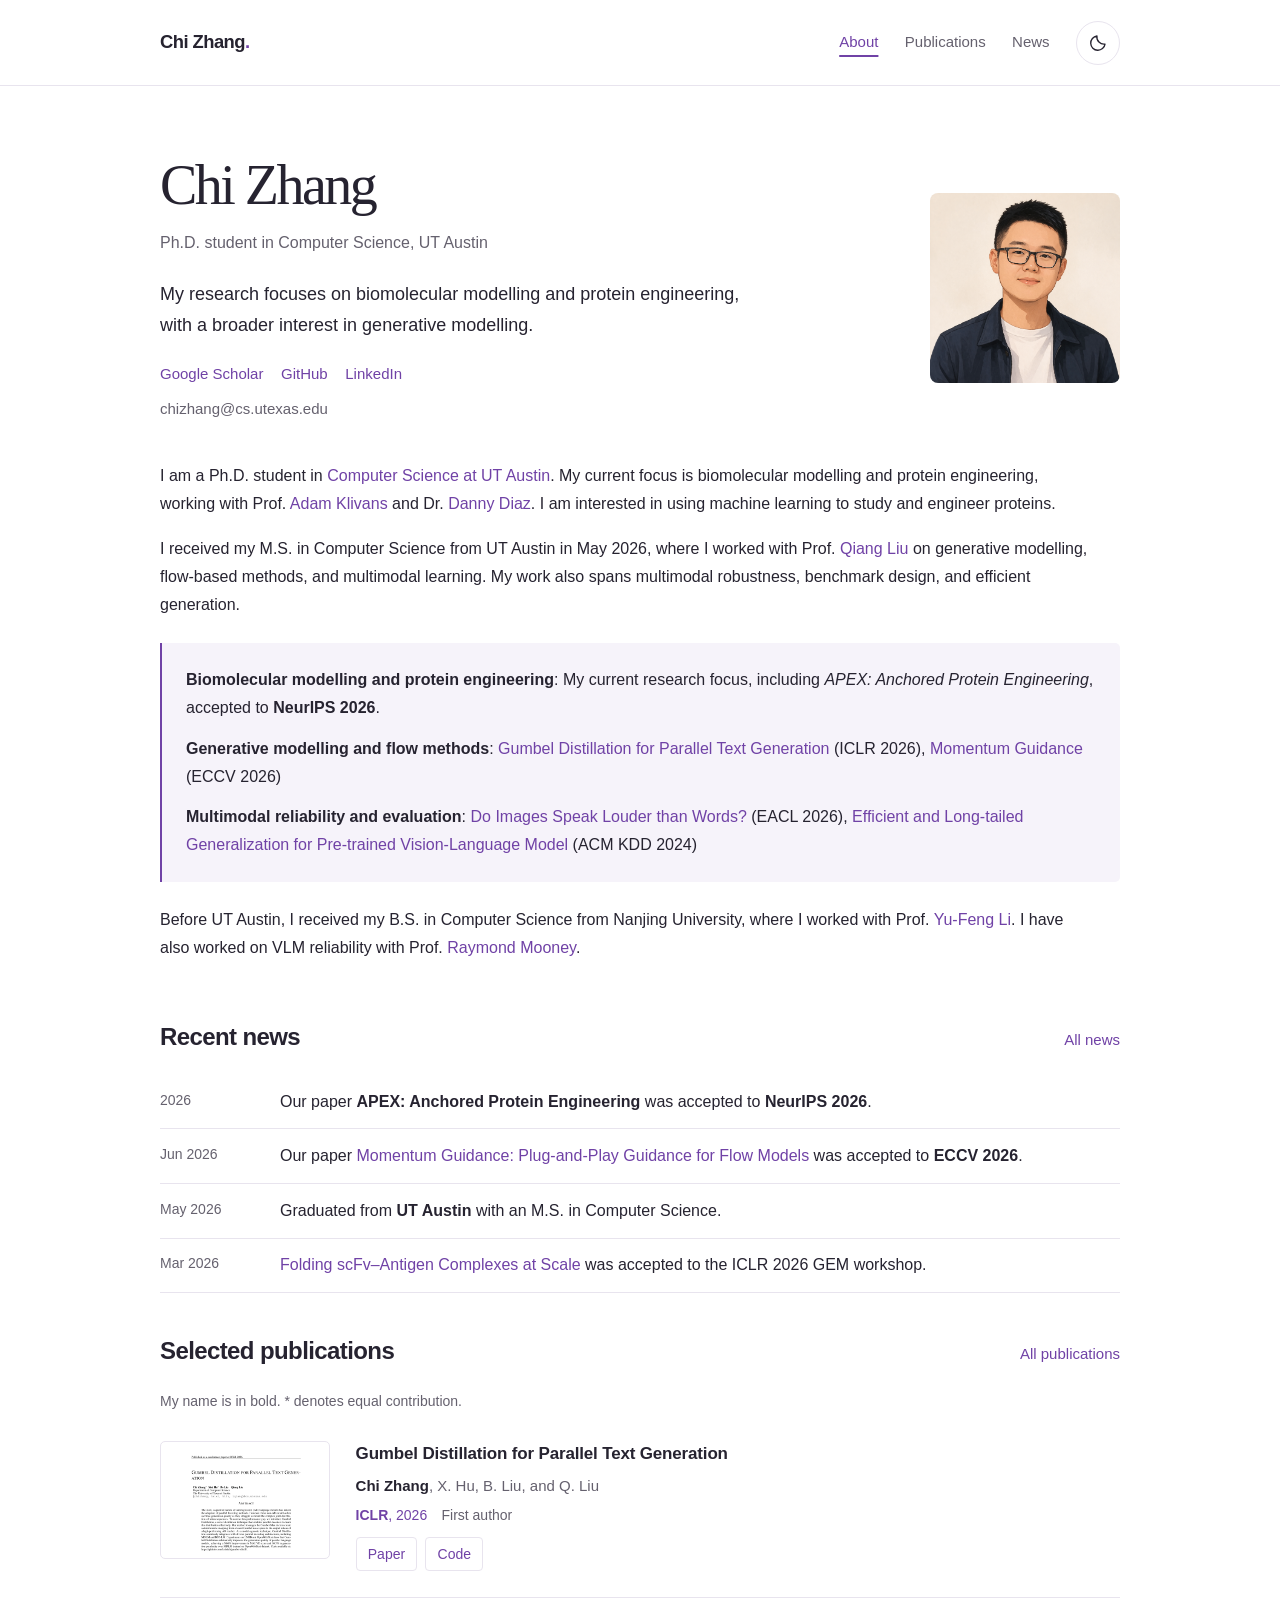
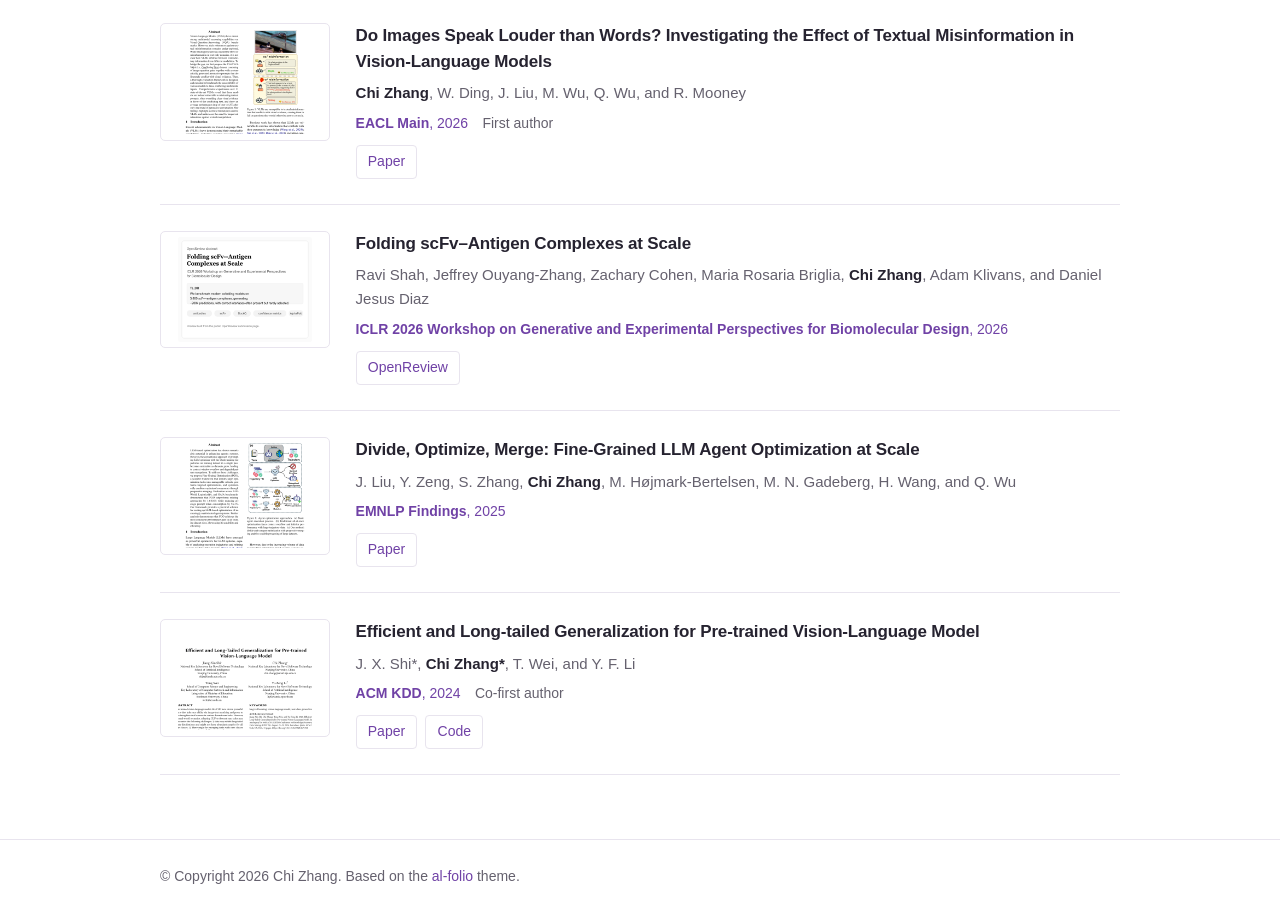
==== index.html @ 553b0c71 "Focus bio on biomolecular modelling and highlight APEX" ====
<!DOCTYPE html>
<html lang="en">
  <head>
    <meta charset="UTF-8" />
    <meta name="viewport" content="width=device-width, initial-scale=1, shrink-to-fit=no" />
    <meta http-equiv="X-UA-Compatible" content="IE=edge" />
    <title>Chi Zhang</title>
    <meta
      name="description"
      content="Chi Zhang is a Ph.D. student in Computer Science at UT Austin, focused on biomolecular modelling and protein engineering."
    />
    <meta name="color-scheme" content="light dark" />
    <meta name="theme-color" content="#ffffff" />
    <link rel="stylesheet" href="assets/css/local-overrides.css" />
    <script src="assets/js/theme-toggle.js"></script>
  </head>
  <body class="fixed-top-nav">
    <a class="skip-link" href="#main">Skip to content</a>
    <header class="site-header">
      <nav class="container site-nav" aria-label="Main navigation">
        <a class="site-name" href="/">Chi Zhang<span class="name-accent">.</span></a>
        <div class="nav-links"><a href="/" aria-current="page">About</a>
<a href="/publications/">Publications</a>
<a href="/news/">News</a>

          <button id="light-toggle" type="button" aria-label="Dark theme" aria-pressed="false" hidden>
            <svg class="moon-icon" viewBox="0 0 24 24" width="20" height="20" aria-hidden="true"><path d="M20.4 13.3A8.6 8.6 0 0 1 10.7 3.6 8.6 8.6 0 1 0 20.4 13.3Z"/></svg>
            <svg class="sun-icon" viewBox="0 0 24 24" width="20" height="20" aria-hidden="true"><circle cx="12" cy="12" r="4"/><path d="M12 2v2m0 16v2M2 12h2m16 0h2M5 5l1.5 1.5m11 11L19 19M5 19l1.5-1.5m11-11L19 5"/></svg>
          </button>
        </div>
      </nav>
    </header>

    <main id="main" class="container main-content" tabindex="-1">
      <div class="post">
        <article>
          <div class="page-intro">
            <div class="page-intro-copy">
              <header class="post-header">
                <h1 class="post-title">Chi Zhang</h1>
                <p class="desc">Ph.D. student in Computer Science, UT Austin</p>
              </header>

              <p class="intro-lead">
                My research focuses on biomolecular modelling and protein engineering, with a broader interest in generative modelling.
              </p>

              <div class="social social-top" >
                <div class="contact-icons">

                  <a href="https://scholar.google.com/citations?user=5JMU5XkAAAAJ&hl=en" title="Google Scholar" rel="external nofollow noopener" target="_blank">Google Scholar</a>
                  <a href="https://github.com/skyzczzz" title="GitHub" rel="external nofollow noopener" target="_blank">GitHub</a>
                  <a href="https://www.linkedin.com/in/chi-zhang-9487572b5/" title="LinkedIn" rel="external nofollow noopener" target="_blank">LinkedIn</a>
                </div>
                <div class="contact-note">
                  <a href="mailto:chizhang@cs.utexas.edu">chizhang@cs.utexas.edu</a>
                </div>
              </div>
            </div>

            <div class="profile intro-profile">
              <figure>
                <img src="/assets/img/profile-portrait.png" class="img-fluid z-depth-1 rounded" alt="Portrait of Chi Zhang" loading="eager" decoding="async" />
              </figure>
            </div>
          </div>

          <div class="bio-copy">
            <h2 class="sr-only">About my research</h2>
            <p>
              I am a Ph.D. student in
              <a href="https://www.cs.utexas.edu/" rel="external nofollow noopener" target="_blank">Computer Science at UT Austin</a>.
              My current focus is biomolecular modelling and protein engineering, working with Prof.
              <a href="https://www.cs.utexas.edu/~klivans/" rel="external nofollow noopener" target="_blank">Adam Klivans</a>
              and Dr. <a href="https://danny305.github.io/" rel="external nofollow noopener" target="_blank">Danny Diaz</a>.
              I am interested in using machine learning to study and engineer proteins.
            </p>

            <p>
              I received my M.S. in Computer Science from UT Austin in May 2026, where I worked with Prof.
              <a href="https://www.cs.utexas.edu/~lqiang/" rel="external nofollow noopener" target="_blank">Qiang Liu</a>
              on generative modelling, flow-based methods, and multimodal learning.
              My work also spans multimodal robustness, benchmark design, and efficient generation.
            </p>

            <ul>
              <li>
                <strong>Biomolecular modelling and protein engineering</strong>:
                My current research focus, including <em>APEX: Anchored Protein Engineering</em>,
                accepted to <strong>NeurIPS 2026</strong>.
              </li>
              <li>
                <strong>Generative modelling and flow methods</strong>:
                <a href="https://arxiv.org/abs/2603.22216" rel="external nofollow noopener" target="_blank">Gumbel Distillation for Parallel Text Generation</a>
                (ICLR 2026),
                <a href="https://arxiv.org/abs/2602.20360" rel="external nofollow noopener" target="_blank">Momentum Guidance</a>
                (ECCV 2026)
              </li>
              <li>
                <strong>Multimodal reliability and evaluation</strong>:
                <a href="https://arxiv.org/abs/2601.19202" rel="external nofollow noopener" target="_blank">Do Images Speak Louder than Words?</a>
                (EACL 2026),
                <a href="https://arxiv.org/pdf/2406.12638" rel="external nofollow noopener" target="_blank">Efficient and Long-tailed Generalization for Pre-trained Vision-Language Model</a>
                (ACM KDD 2024)
              </li>
            </ul>

            <p>
              Before UT Austin, I received my B.S. in Computer Science from Nanjing University, where I worked with Prof.
              <a href="https://cs.nju.edu.cn/liyf/" rel="external nofollow noopener" target="_blank">Yu-Feng Li</a>.
              I have also worked on VLM reliability with Prof.
              <a href="https://www.cs.utexas.edu/~mooney/" rel="external nofollow noopener" target="_blank">Raymond Mooney</a>.
            </p>
          </div>

          <div class="section-heading"><h2>Recent news</h2><a href="/news/">All news</a></div>
          <div class="news">
            <div class="table-responsive">
              <table class="table table-sm table-borderless">
                <tr>
                  <th scope="row" style="width: 20%">2026</th>
                  <td>
                    Our paper <strong>APEX: Anchored Protein Engineering</strong>
                    was accepted to <strong>NeurIPS 2026</strong>.
                  </td>
                </tr>
                <tr>
                  <th scope="row" style="width: 20%">Jun 2026</th>
                  <td>
                    Our paper
                    <a href="https://arxiv.org/abs/2602.20360" rel="external nofollow noopener" target="_blank">Momentum Guidance: Plug-and-Play Guidance for Flow Models</a>
                    was accepted to <strong>ECCV 2026</strong>.
                  </td>
                </tr>
                <tr>
                  <th scope="row" style="width: 20%">May 2026</th>
                  <td>
                    Graduated from <strong>UT Austin</strong> with an M.S. in Computer Science.
                  </td>
                </tr>
                <tr>
                  <th scope="row" style="width: 20%">Mar 2026</th>
                  <td>
                    <a href="https://openreview.net/submissions?venue=ICLR.cc%2F2026%2FWorkshop%2FGEM" rel="external nofollow noopener" target="_blank">Folding scFv–Antigen Complexes at Scale</a>
                    was accepted to the ICLR 2026 GEM workshop.
                  </td>
                </tr>



              </table>
            </div>
          </div>

          <div class="section-heading"><h2>Selected publications</h2><a href="/publications/">All publications</a></div>
          <div class="publications">
            <p class="publication-note">My name is in bold. * denotes equal contribution.</p>
            <ol class="bibliography">
              <li>
                <div class="row">
                  <div class="col-sm-2 preview">
                    <figure>
                      <img src="/assets/img/publication_preview/gumbel.png" class="preview z-depth-1 rounded" alt="Gumbel publication preview" loading="lazy" decoding="async" />
                    </figure>
                  </div>
                  <div id="gumbel2026" class="col-sm-8">
                    <h3 class="title">Gumbel Distillation for Parallel Text Generation</h3>
                    <div class="author">
                      <strong>Chi Zhang</strong>, X. Hu, B. Liu, and Q. Liu
                    </div>
                    <div class="periodical"><em>ICLR</em>, 2026 <span class="contribution">First author</span></div>
                    <div class="links">
                      <a
                        href="https://arxiv.org/abs/2603.22216"
                        class="btn btn-sm z-depth-0"

                        rel="external nofollow noopener"
                        target="_blank"
                      >Paper</a>
                      <a
                        href="https://github.com/hxixixh/gumbel-distill"
                        class="btn btn-sm z-depth-0"

                        rel="external nofollow noopener"
                        target="_blank"
                      >Code</a>
                    </div>
                  </div>
                </div>
              </li>
              <li>
                <div class="row">
                  <div class="col-sm-2 preview">
                    <figure>
                      <img src="/assets/img/publication_preview/context-vqa.png" class="preview z-depth-1 rounded" alt="Context-VQA publication preview" loading="lazy" decoding="async" />
                    </figure>
                  </div>
                  <div id="contextvqa2026" class="col-sm-8">
                    <h3 class="title">Do Images Speak Louder than Words? Investigating the Effect of Textual Misinformation in Vision-Language Models</h3>
                    <div class="author">
                      <strong>Chi Zhang</strong>, W. Ding, J. Liu, M. Wu, Q. Wu, and R. Mooney
                    </div>
                    <div class="periodical"><em>EACL Main</em>, 2026 <span class="contribution">First author</span></div>
                    <div class="links">
                      <a
                        href="https://arxiv.org/abs/2601.19202"
                        class="btn btn-sm z-depth-0"

                        rel="external nofollow noopener"
                        target="_blank"
                      >Paper</a>
                    </div>
                  </div>
                </div>
              </li>
              <li>
                <div class="row">
                  <div class="col-sm-2 preview">
                    <figure>
                      <img src="/assets/img/publication_preview/scfv-paper.png" class="preview z-depth-1 rounded" alt="scFv publication preview" loading="lazy" decoding="async" />
                    </figure>
                  </div>
                  <div id="scfv2026" class="col-sm-8">
                    <h3 class="title">Folding scFv–Antigen Complexes at Scale</h3>
                    <div class="author">
                      Ravi Shah, Jeffrey Ouyang-Zhang, Zachary Cohen, Maria Rosaria Briglia,
                      <strong>Chi Zhang</strong>, Adam Klivans, and Daniel Jesus Diaz
                    </div>
                    <div class="periodical">
                      <em>ICLR 2026 Workshop on Generative and Experimental Perspectives for Biomolecular Design</em>, 2026
                    </div>
                    <div class="links">
                      <a
                        href="https://openreview.net/submissions?venue=ICLR.cc%2F2026%2FWorkshop%2FGEM"
                        class="btn btn-sm z-depth-0"

                        rel="external nofollow noopener"
                        target="_blank"
                      >OpenReview</a>
                    </div>
                  </div>
                </div>
              </li>
              <li>
                <div class="row">
                  <div class="col-sm-2 preview">
                    <figure>
                      <img src="/assets/img/publication_preview/dom.png" class="preview z-depth-1 rounded" alt="Divide Optimize Merge publication preview" loading="lazy" decoding="async" />
                    </figure>
                  </div>
                  <div id="dom2025" class="col-sm-8">
                    <h3 class="title">Divide, Optimize, Merge: Fine-Grained LLM Agent Optimization at Scale</h3>
                    <div class="author">
                      J. Liu, Y. Zeng, S. Zhang, <strong>Chi Zhang</strong>, M. Højmark-Bertelsen, M. N. Gadeberg, H. Wang, and Q. Wu
                    </div>
                    <div class="periodical"><em>EMNLP Findings</em>, 2025</div>
                    <div class="links">
                      <a
                        href="https://arxiv.org/abs/2505.03973"
                        class="btn btn-sm z-depth-0"

                        rel="external nofollow noopener"
                        target="_blank"
                      >Paper</a>
                    </div>
                  </div>
                </div>
              </li>
              <li>
                <div class="row">
                  <div class="col-sm-2 preview">
                    <figure>
                      <img src="/assets/img/publication_preview/candle.png" class="preview z-depth-1 rounded" alt="CANDLE publication preview" loading="lazy" decoding="async" />
                    </figure>
                  </div>
                  <div id="candle2024" class="col-sm-8">
                    <h3 class="title">Efficient and Long-tailed Generalization for Pre-trained Vision-Language Model</h3>
                    <div class="author">
                      J. X. Shi*, <strong>Chi Zhang*</strong>, T. Wei, and Y. F. Li
                    </div>
                    <div class="periodical"><em>ACM KDD</em>, 2024 <span class="contribution">Co-first author</span></div>
                    <div class="links">
                      <a
                        href="https://arxiv.org/pdf/2406.12638"
                        class="btn btn-sm z-depth-0"

                        rel="external nofollow noopener"
                        target="_blank"
                      >Paper</a>
                      <a
                        href="https://github.com/shijxcs/Candle"
                        class="btn btn-sm z-depth-0"

                        rel="external nofollow noopener"
                        target="_blank"
                      >Code</a>
                    </div>
                  </div>
                </div>
              </li>
            </ol>
          </div>

        </article>
      </div>
    </main>

    <footer class="site-footer">
      <div class="container mt-0">
        © Copyright 2026 Chi Zhang. Based on the
        <a href="https://github.com/alshedivat/al-folio" target="_blank" rel="external nofollow noopener">al-folio</a>
        theme.
      </div>
    </footer>
  </body>
</html>
---- assets/css/local-overrides.css ----
/* Shared, self-contained styling for the static academic homepage. */
:root {
  color-scheme: light;
  --bg: #ffffff;
  --ink: #262330;
  --muted: #65616e;
  --accent: #7042a6;
  --hover: #50267f;
  --line: #e8e4ee;
  --soft: #f6f3fa;
}
:root[data-theme="dark"] {
  color-scheme: dark;
  --bg: #19171e;
  --ink: #eeebf3;
  --muted: #b4afbf;
  --accent: #c5a1f0;
  --hover: #e0c5ff;
  --line: #37313f;
  --soft: #25212d;
}
@media (prefers-color-scheme: dark) {
  :root:not([data-theme="light"]) {
    color-scheme: dark;
    --bg: #19171e;
    --ink: #eeebf3;
    --muted: #b4afbf;
    --accent: #c5a1f0;
    --hover: #e0c5ff;
    --line: #37313f;
    --soft: #25212d;
  }
}
* { box-sizing: border-box; }
body { margin: 0; background: var(--bg); color: var(--ink); font-family: -apple-system, BlinkMacSystemFont, "Segoe UI", sans-serif; font-size: 1rem; line-height: 1.75; -webkit-font-smoothing: antialiased; }
a { color: var(--accent); text-decoration: none; text-underline-offset: .2em; }
a:hover { color: var(--hover); text-decoration: underline; }
a:focus-visible, button:focus-visible { outline: 3px solid var(--accent); outline-offset: 5px; border-radius: 2px; }
button { font: inherit; }
[hidden] { display: none !important; }
.container { width: min(100% - 3rem, 960px); margin-inline: auto; }
.site-header { border-bottom: 1px solid var(--line); }
.site-nav { min-height: 85px; display: flex; justify-content: space-between; align-items: center; gap: 1.5rem; }
.site-name { font-size: 1.15rem; font-weight: 650; color: var(--ink); letter-spacing: -.03em; }
.name-accent { color: var(--accent); }
.nav-links { display: flex; align-items: center; gap: 1.65rem; }
.nav-links > a { font-size: .9375rem; color: var(--muted); padding-block: .6rem; }
.nav-links a[aria-current] { color: var(--accent); text-decoration: underline; text-decoration-thickness: 2px; text-underline-offset: .55em; }
#light-toggle { width: 44px; height: 44px; display: grid; place-items: center; background: transparent; border: 1px solid var(--line); border-radius: 50%; color: var(--ink); cursor: pointer; }
#light-toggle:hover { background: var(--soft); border-color: var(--accent); }
#light-toggle svg { fill: none; stroke: currentColor; stroke-width: 1.6; stroke-linecap: round; stroke-linejoin: round; }
.sun-icon, [data-theme="dark"] .moon-icon { display: none; }
[data-theme="dark"] .sun-icon { display: block; }
.main-content { padding-top: 4.25rem; padding-bottom: 3rem; outline: none; }
h1, h2, h3, p, figure { margin: 0; }
p { margin-bottom: 1.1rem; }
h1 { font-family: Georgia, "Times New Roman", serif; font-size: clamp(2.75rem, 6vw, 3.5rem); font-weight: 400; letter-spacing: -.045em; line-height: 1.14; margin-bottom: .7rem; }
h2 { font-size: 1.5rem; font-weight: 550; letter-spacing: -.025em; line-height: 1.3; }
.post-header { margin-bottom: 2.8rem; }
.desc { color: var(--muted); font-size: 1rem; margin: 0; }
.page-intro { display: grid; grid-template-columns: 1fr 190px; gap: 3.5rem; align-items: center; margin-bottom: 2.5rem; }
.page-intro .post-header { margin-bottom: 1.4rem; }
.intro-lead { font-size: 1.125rem; line-height: 1.7; max-width: 37rem; margin-bottom: 1.3rem; }
.intro-profile img { display: block; width: 100%; height: auto; border-radius: 8px; }
.social-top { display: flex; flex-direction: column; gap: .5rem; }
.contact-icons { display: flex; gap: 1.1rem; flex-wrap: wrap; font-size: .9375rem; }
.contact-note { font-size: .9375rem; }
.contact-note a { color: var(--muted); }
.bio-copy p { max-width: 58rem; }
.bio-copy ul { list-style: none; padding: 1rem 1.5rem; margin: 1.5rem 0; background: var(--soft); border-left: 2px solid var(--accent); border-radius: 0 5px 5px 0; }
.bio-copy li { padding: .4rem 0; }
strong { font-weight: 600; }
.section-heading { display: flex; justify-content: space-between; align-items: baseline; gap: 1.25rem; padding-top: 2.6rem; margin: 0 0 1.35rem; }
.section-heading > a { font-size: .9375rem; flex-shrink: 0; }
.table { width: 100%; border-collapse: collapse; text-align: left; }
.table th, .table td { padding: .8rem 0; vertical-align: top; border-bottom: 1px solid var(--line); }
.table th { width: 7.5rem !important; padding-right: 1.5rem; white-space: nowrap; color: var(--muted); font-size: .875rem; font-weight: 450; }
.publication-note { color: var(--muted); font-size: .875rem; margin: 0 0 1.25rem; }
ol.bibliography { list-style: none; margin: 0; padding: 0; }
ol.bibliography > li { padding: 1.6rem 0; border-bottom: 1px solid var(--line); }
ol.bibliography > li:first-child { padding-top: .5rem; }
.publications .row { display: grid; grid-template-columns: 170px minmax(0, 1fr); gap: 1.6rem; align-items: start; }
.publications figure { width: 100%; background: #fff; border: 1px solid var(--line); border-radius: 5px; padding: .35rem; }
.publications img { display: block; width: 100%; height: auto; aspect-ratio: 1.5; object-fit: contain; }
.title { font-size: 1.0625rem; font-weight: 600; line-height: 1.5; margin-bottom: .45rem; letter-spacing: -.01em; }
.author { color: var(--muted); font-size: .9375rem; line-height: 1.6; margin-bottom: .4rem; }
.author strong { color: var(--ink); }
.periodical { font-size: .875rem; color: var(--accent); line-height: 1.6; margin-bottom: .65rem; }
.periodical em { font-style: normal; font-weight: 550; }
.links { display: flex; flex-wrap: wrap; gap: .5rem; }
.links a { display: inline-flex; align-items: center; padding: .2rem .7rem; min-height: 34px; border: 1px solid var(--line); border-radius: 4px; font-size: .875rem; }
.links a:hover { background: var(--soft); border-color: var(--accent); text-decoration: none; }
h2.bibliography { font-family: Georgia, "Times New Roman", serif; font-size: 1.7rem; margin: 2.5rem 0 1.4rem; font-weight: 400; }
.publications > h2.bibliography:first-of-type { margin-top: 1.5rem; }
.site-footer { margin-top: 1rem; padding: 1.5rem 0 2rem; border-top: 1px solid var(--line); font-size: .875rem; color: var(--muted); }
.sr-only { position: absolute; width: 1px; height: 1px; padding: 0; margin: -1px; overflow: hidden; clip-path: inset(50%); white-space: nowrap; border: 0; }
.skip-link { position: fixed; top: .5rem; left: 1rem; transform: translateY(-200%); padding: .5rem 1rem; z-index: 10; background: var(--bg); border: 2px solid var(--accent); }
.skip-link:focus { transform: translateY(0); }
@media (max-width: 650px) {
  .container { width: min(100% - 2.5rem, 960px); }
  .site-nav { min-height: 76px; gap: .7rem; }
  .nav-links { gap: .9rem; }
  .nav-links > a { font-size: .875rem; }
  .site-name { font-size: 1rem; white-space: nowrap; }
  #light-toggle { width: 38px; height: 38px; }
  .main-content { padding-top: 2.5rem; }
  .page-intro { grid-template-columns: minmax(0, 1fr) 120px; gap: 1.5rem; align-items: start; }
  .intro-lead, .social-top { grid-column: 1 / -1; }
  .page-intro-copy { display: contents; }
  .page-intro .post-header { margin-bottom: 0; align-self: center; }
  .intro-profile { grid-column: 2; grid-row: 1; }
  .intro-lead { margin: 0; }
  .page-intro h1 { font-size: 2.7rem; }
  .desc { font-size: .9375rem; }
  .bio-copy ul { padding: .7rem 1rem; }
  .publications .row { grid-template-columns: 110px minmax(0, 1fr); gap: 1rem; }
  .section-heading { padding-top: 2rem; }
  .section-heading h2 { font-size: 1.3rem; }
  .table th { width: 6rem !important; padding-right: .8rem; }
}
@media (max-width: 420px) {
  .site-nav { flex-wrap: wrap; justify-content: center; gap: 0; padding-block: .65rem; }
  .site-name { width: 100%; text-align: center; }
  .nav-links { gap: 1.25rem; }
  .page-intro { grid-template-columns: minmax(0, 1fr) 95px; gap: 1.2rem; }
  .page-intro h1 { font-size: 2.25rem; }
  .publications .row { grid-template-columns: 1fr; }
  .publications .col-sm-2 { max-width: 180px; }
}
@media print {
  :root { --bg: white; --ink: black; --muted: #444; --accent: #50267f; --line: #ddd; --soft: #fafafa; color-scheme: light; }
  .site-header, .skip-link { display: none; }
  .main-content { padding-top: 0; }
  .publications li, .news tr { break-inside: avoid; }
}
.contribution { display: inline-block; color: var(--muted); margin-left: .65rem; font-size: .875rem; }
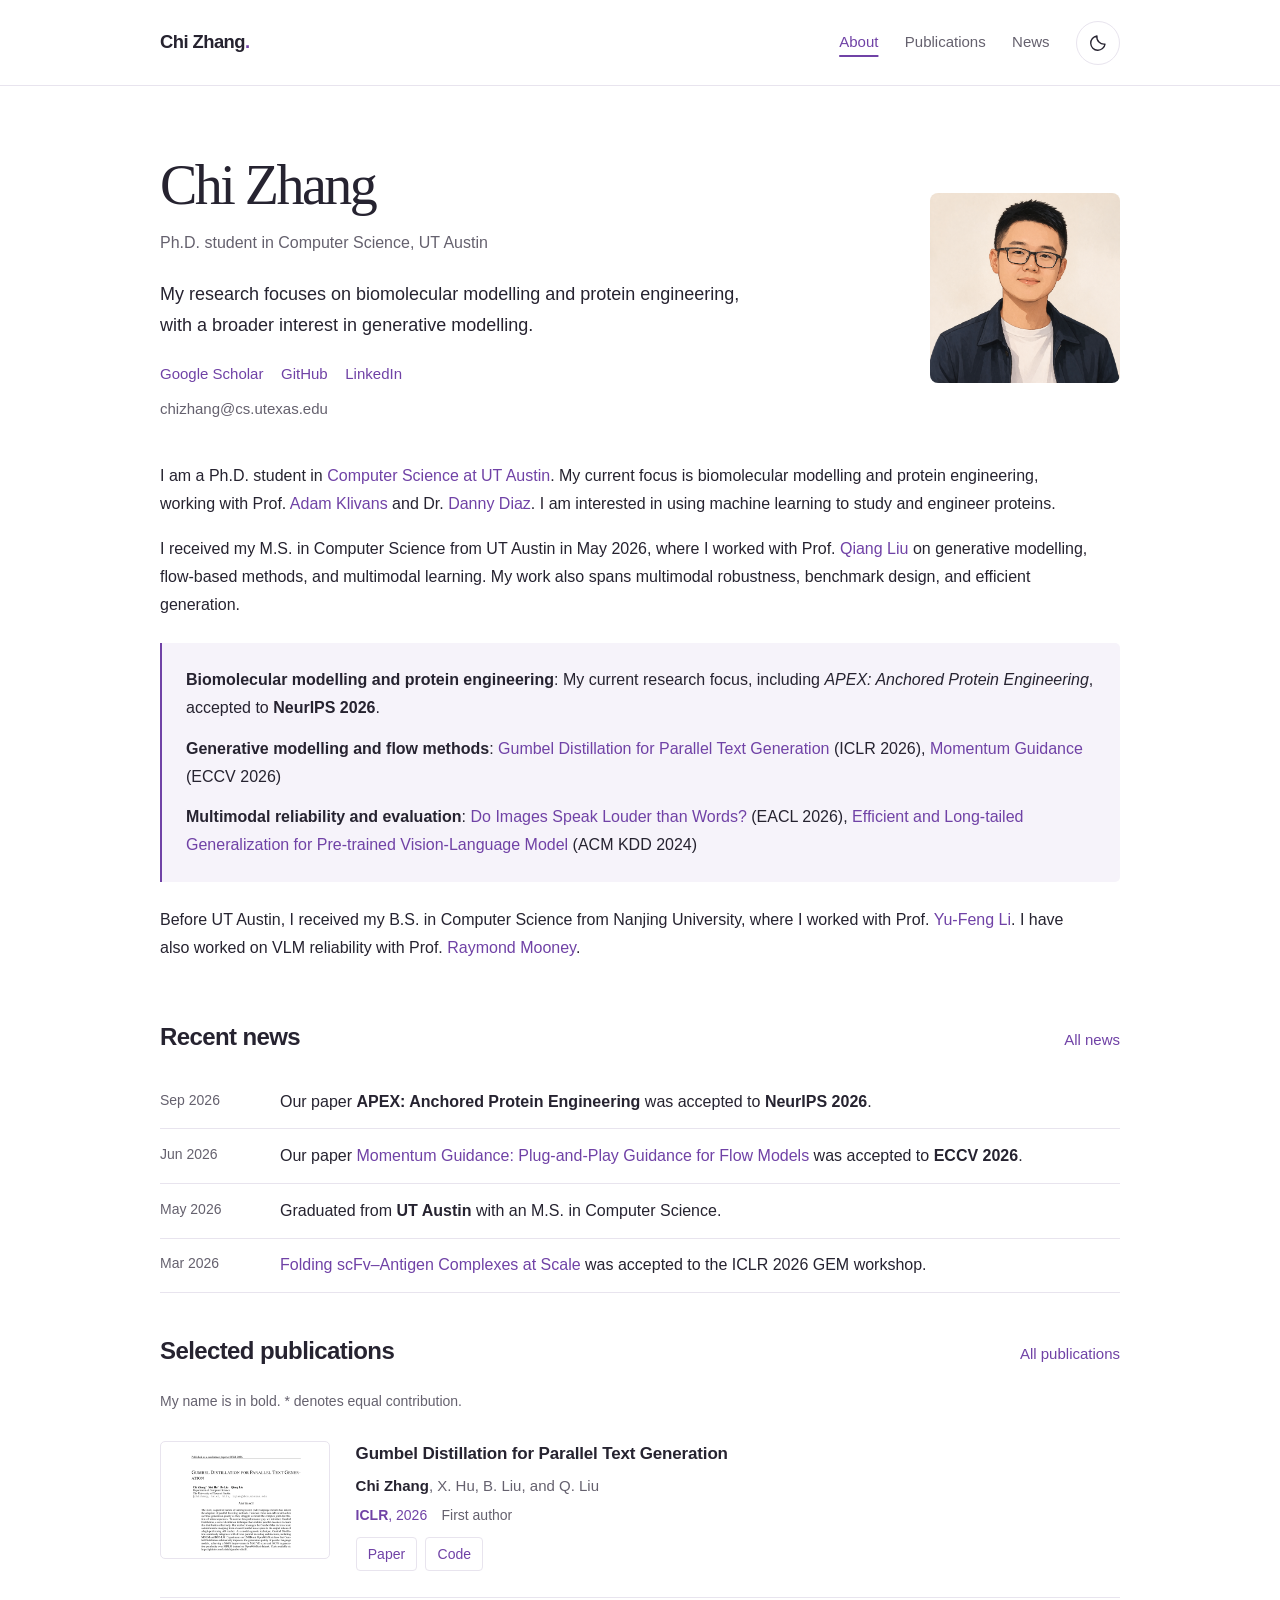
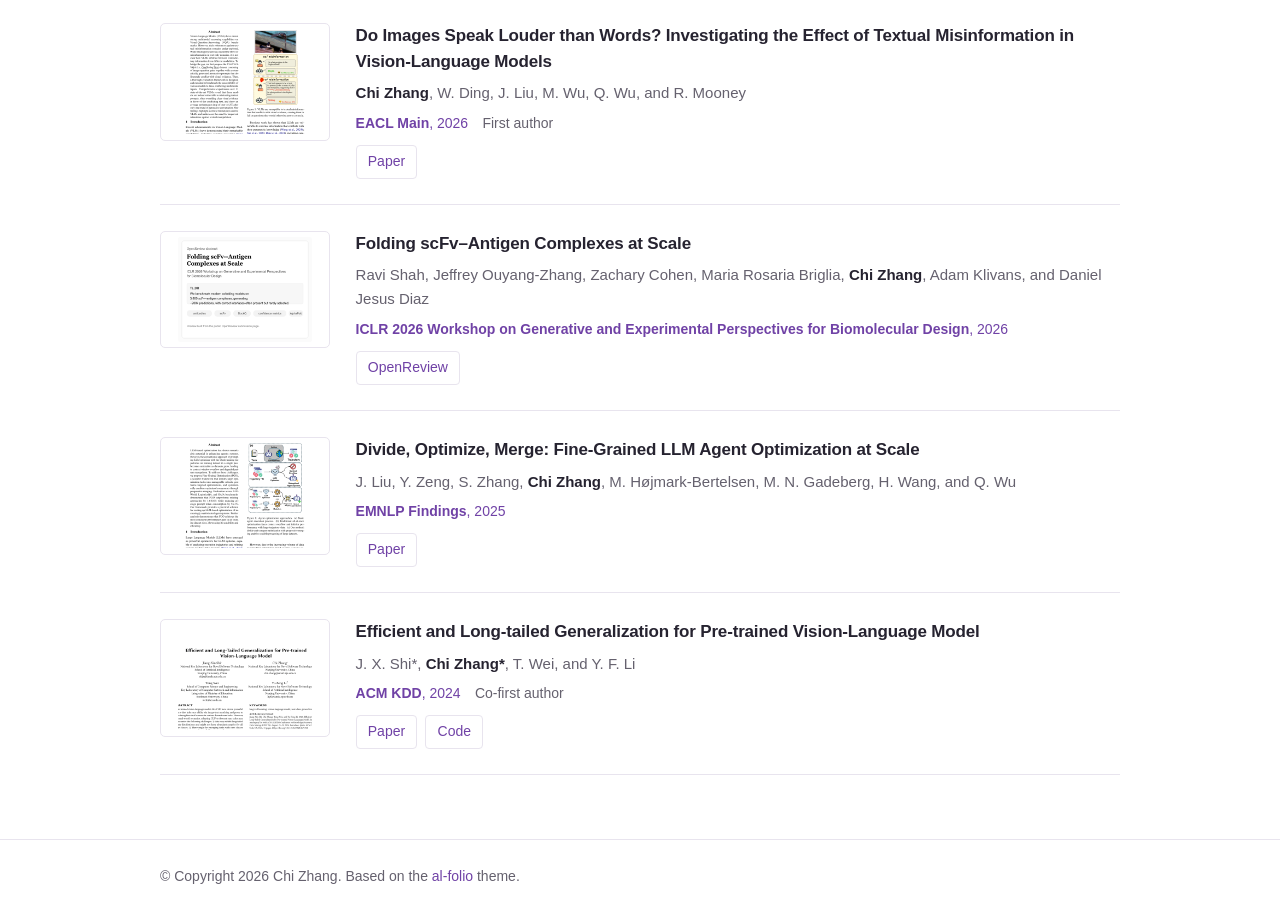
==== commit 4f8ca6f4: "Date APEX acceptance announcement September 2026" ====
--- a/index.html
+++ b/index.html
@@ -118,7 +118,7 @@
             <div class="table-responsive">
               <table class="table table-sm table-borderless">
                 <tr>
-                  <th scope="row" style="width: 20%">2026</th>
+                  <th scope="row" style="width: 20%">Sep 2026</th>
                   <td>
                     Our paper <strong>APEX: Anchored Protein Engineering</strong>
                     was accepted to <strong>NeurIPS 2026</strong>.
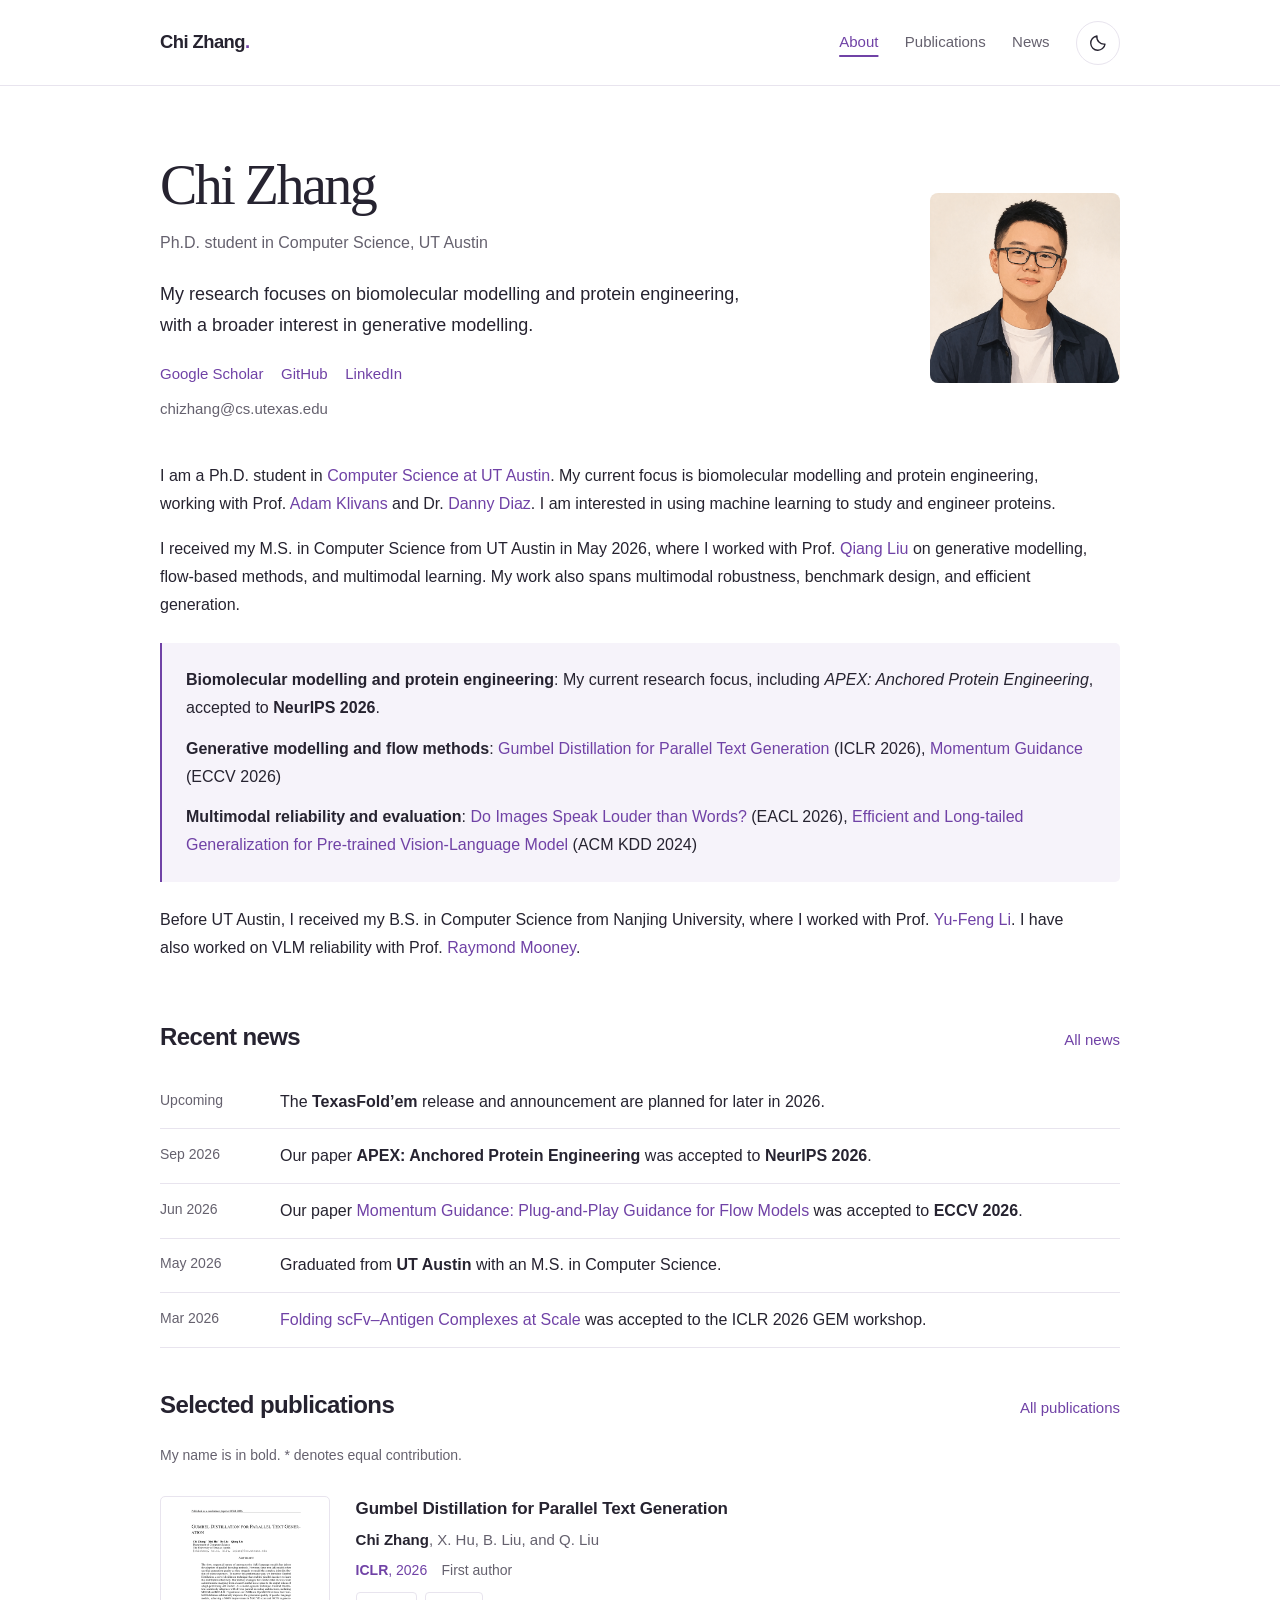
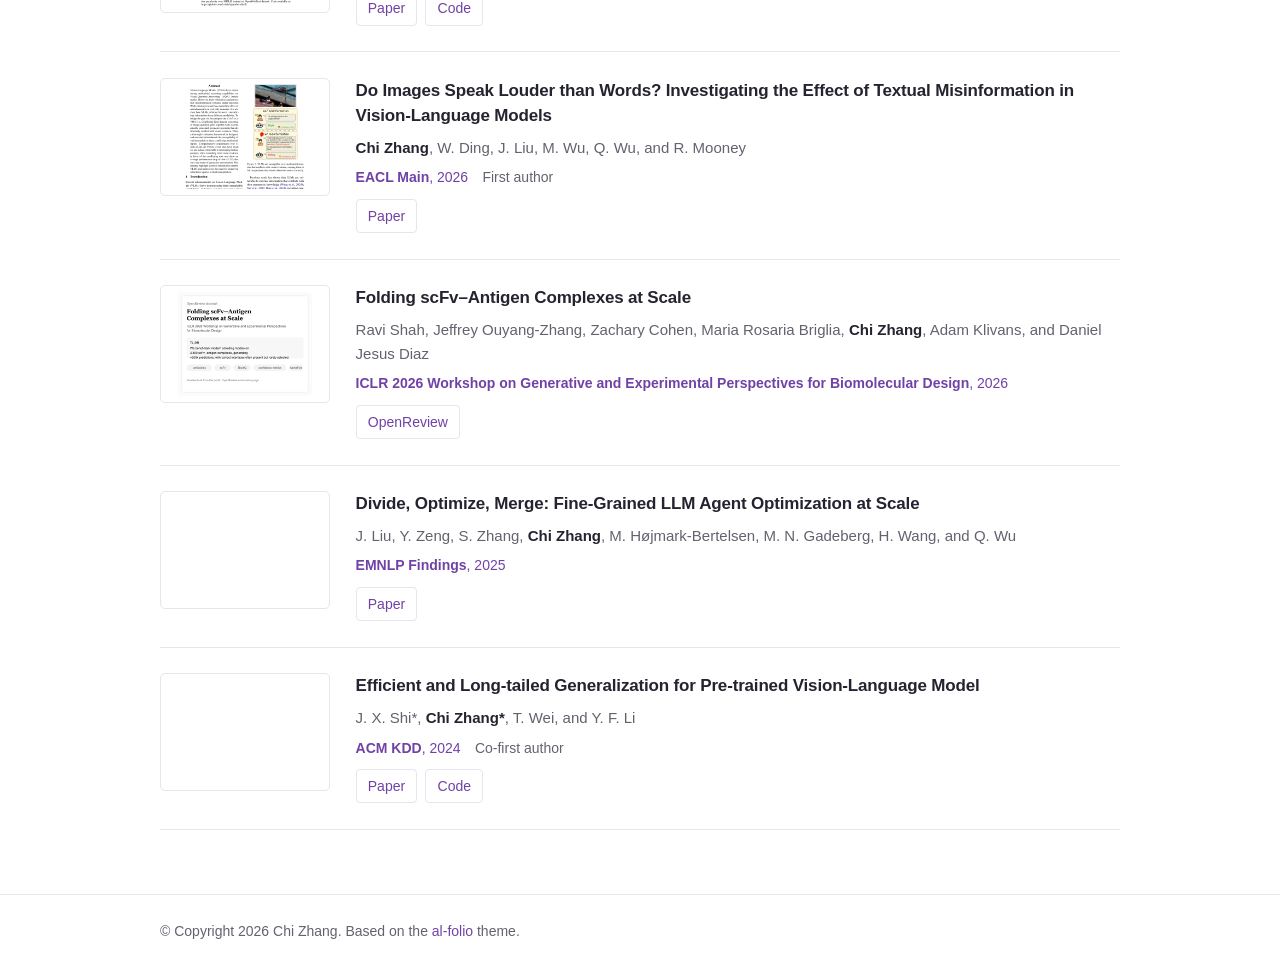
==== commit ceacf362: "Add upcoming TexasFold’em release announcement" ====
--- a/index.html
+++ b/index.html
@@ -118,6 +118,12 @@
             <div class="table-responsive">
               <table class="table table-sm table-borderless">
                 <tr>
+                  <th scope="row" style="width: 20%">Upcoming</th>
+                  <td>
+                    The <strong>TexasFold’em</strong> release and announcement are planned for later in 2026.
+                  </td>
+                </tr>
+                <tr>
                   <th scope="row" style="width: 20%">Sep 2026</th>
                   <td>
                     Our paper <strong>APEX: Anchored Protein Engineering</strong>
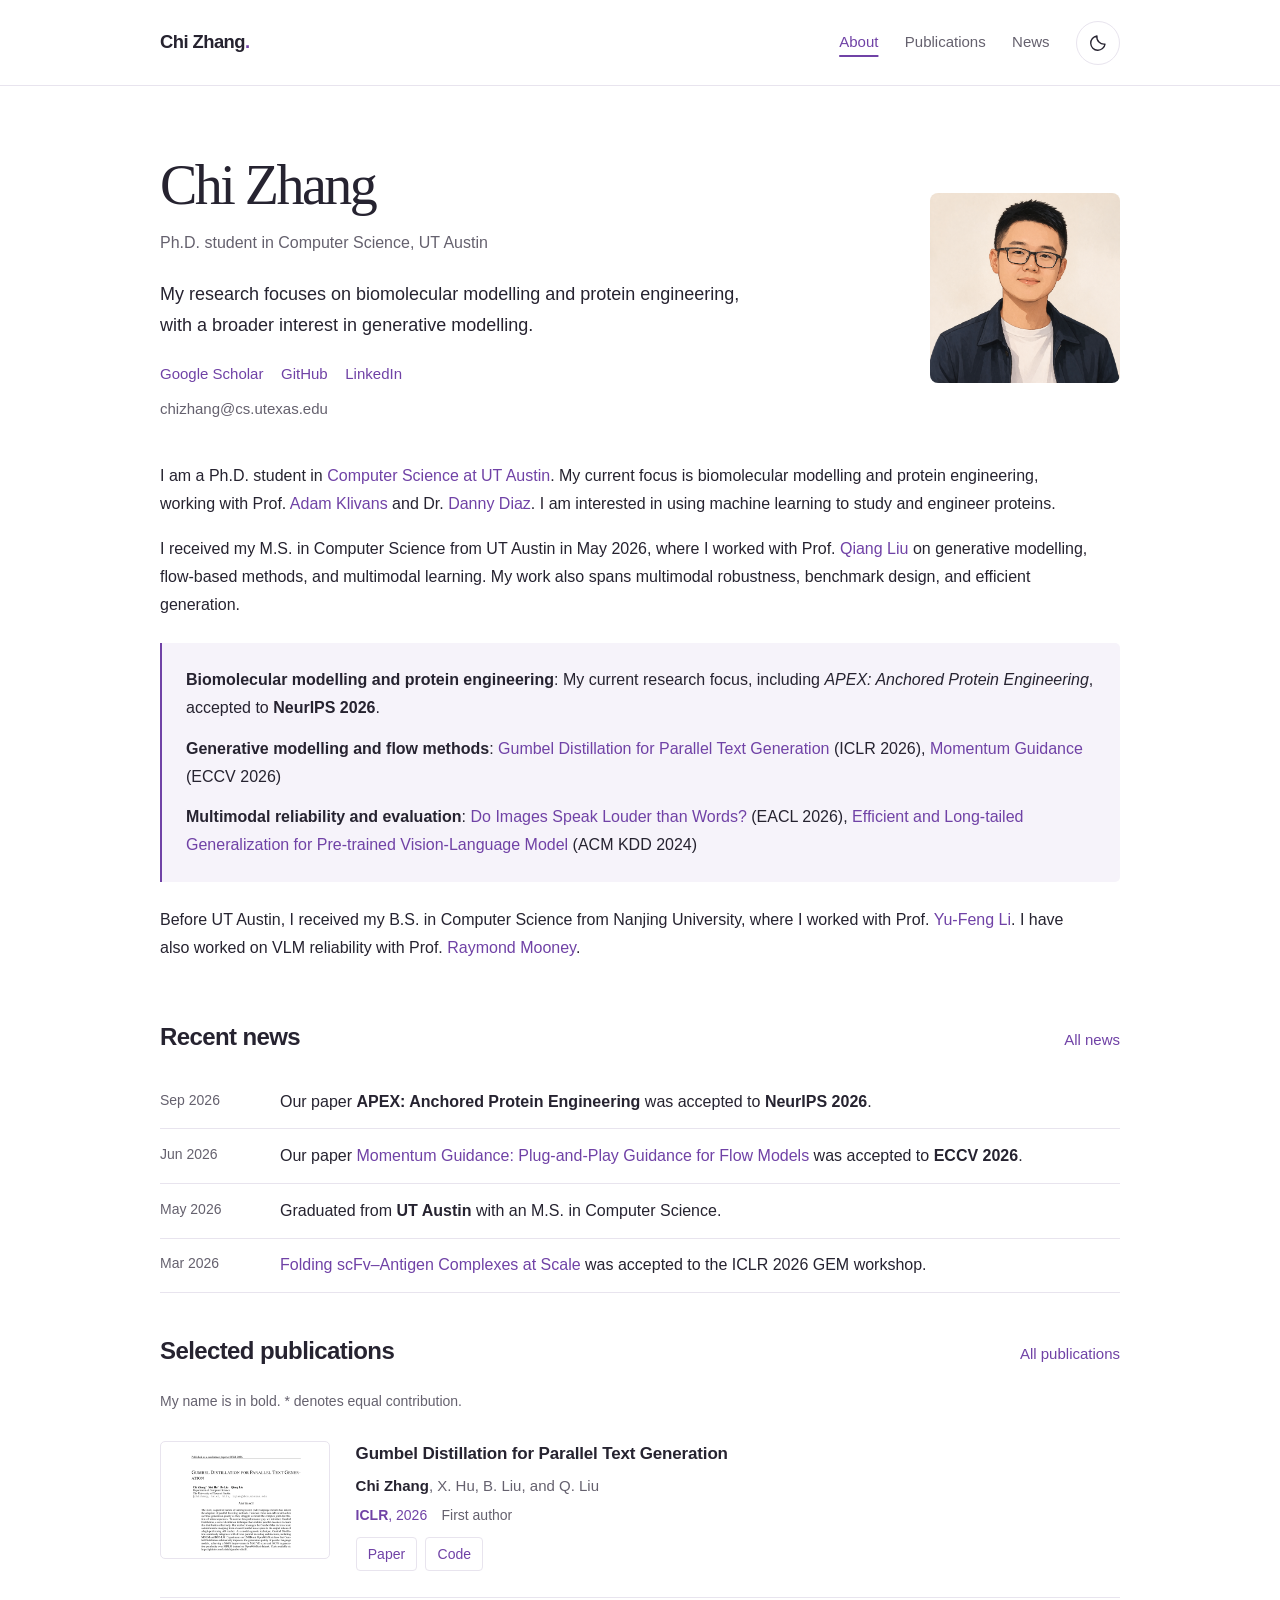
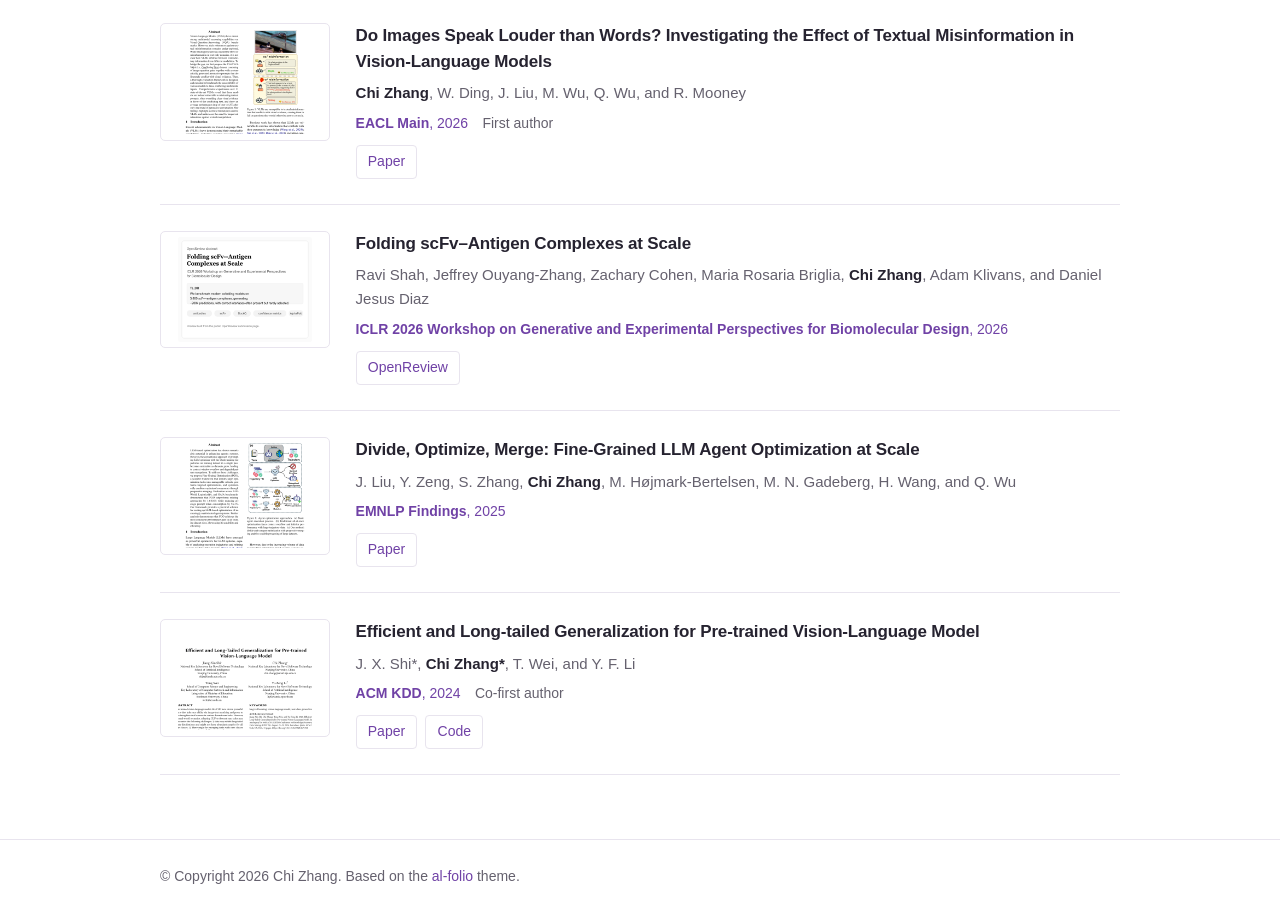
==== commit 9f7442c9: "Revert "Add upcoming TexasFold’em release announcement" This reverts commit ceacf36235d113d57d0f1778" ====
--- a/index.html
+++ b/index.html
@@ -117,12 +117,6 @@
           <div class="news">
             <div class="table-responsive">
               <table class="table table-sm table-borderless">
-                <tr>
-                  <th scope="row" style="width: 20%">Upcoming</th>
-                  <td>
-                    The <strong>TexasFold’em</strong> release and announcement are planned for later in 2026.
-                  </td>
-                </tr>
                 <tr>
                   <th scope="row" style="width: 20%">Sep 2026</th>
                   <td>
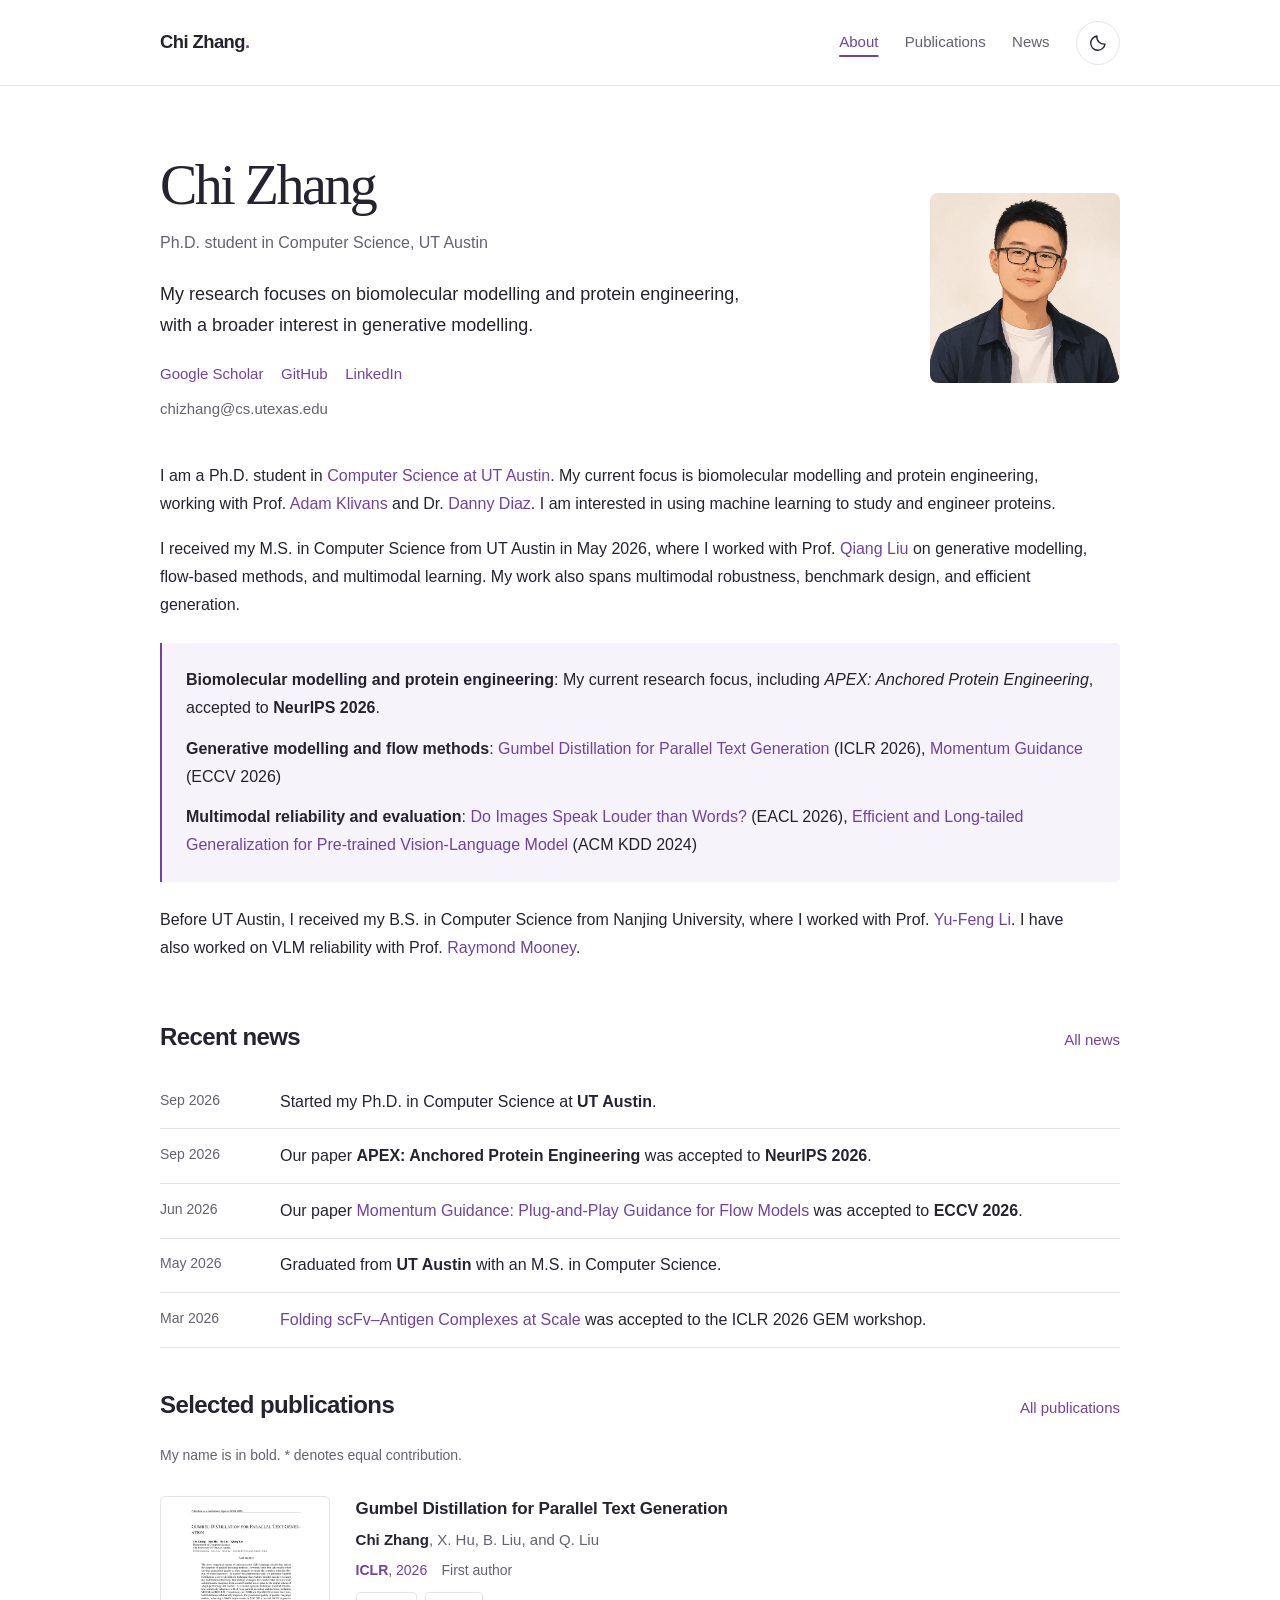
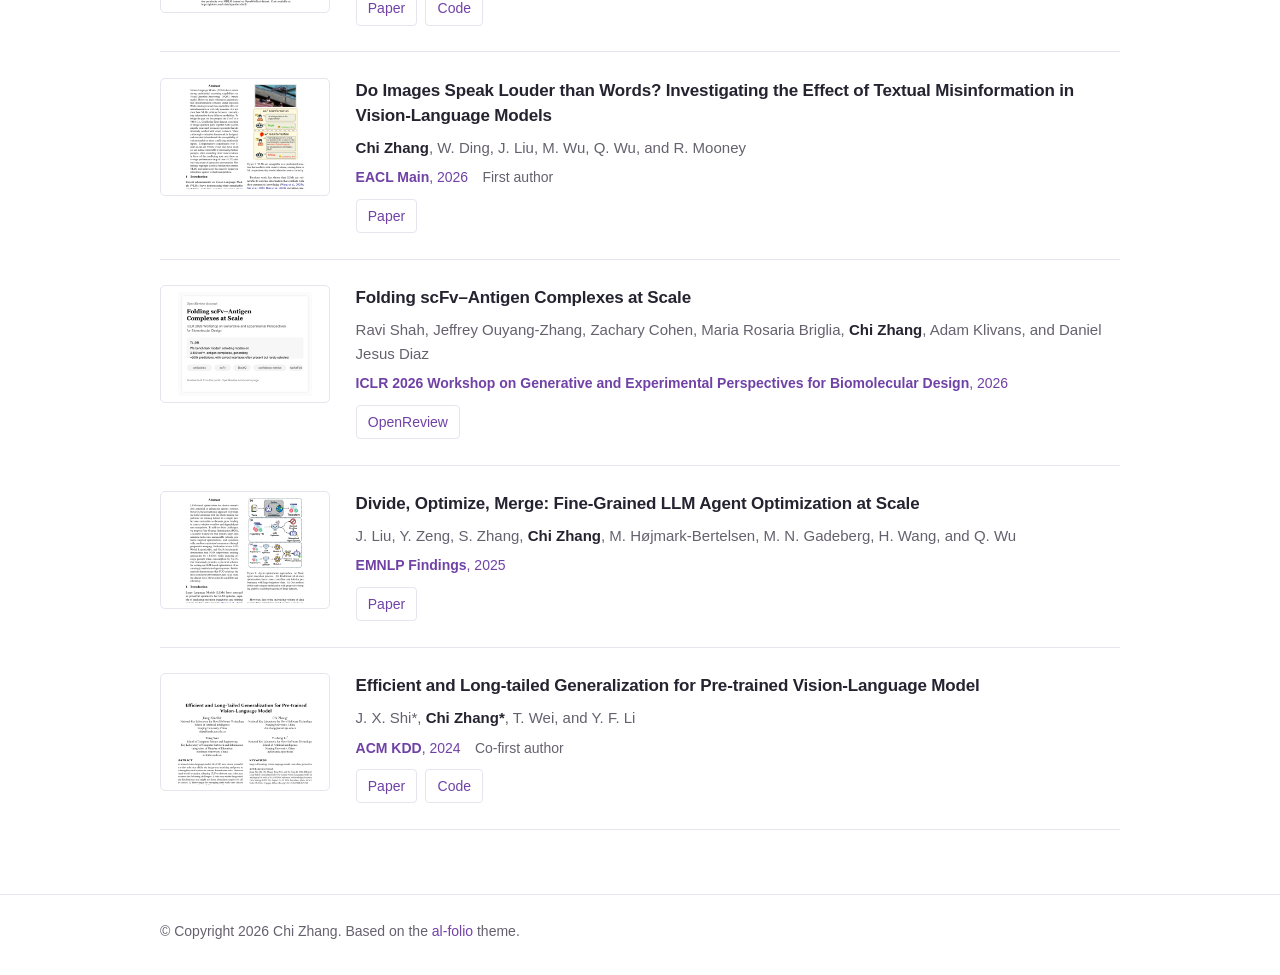
==== commit 0ec5bd78: "Announce Ph.D. start at UT Austin in September 2026" ====
--- a/index.html
+++ b/index.html
@@ -120,6 +120,12 @@
                 <tr>
                   <th scope="row" style="width: 20%">Sep 2026</th>
                   <td>
+                    Started my Ph.D. in Computer Science at <strong>UT Austin</strong>.
+                  </td>
+                </tr>
+                <tr>
+                  <th scope="row" style="width: 20%">Sep 2026</th>
+                  <td>
                     Our paper <strong>APEX: Anchored Protein Engineering</strong>
                     was accepted to <strong>NeurIPS 2026</strong>.
                   </td>
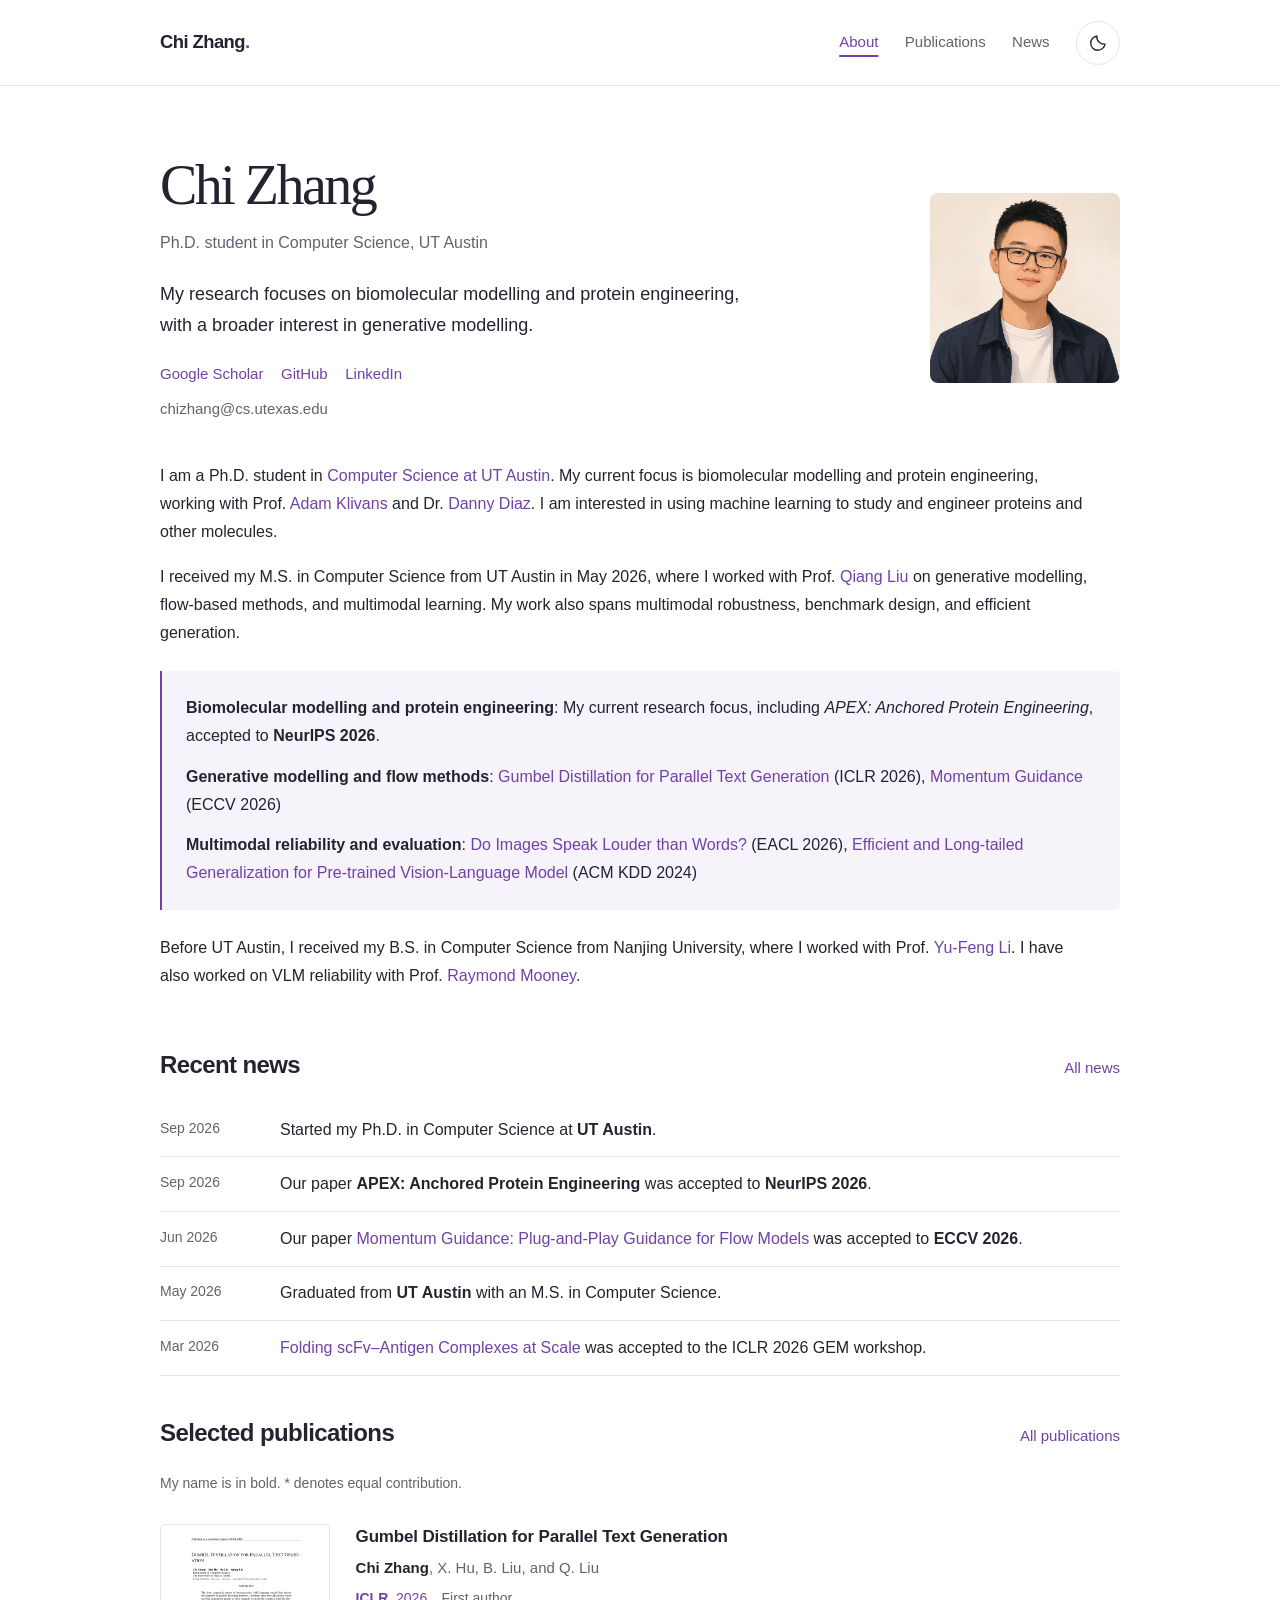
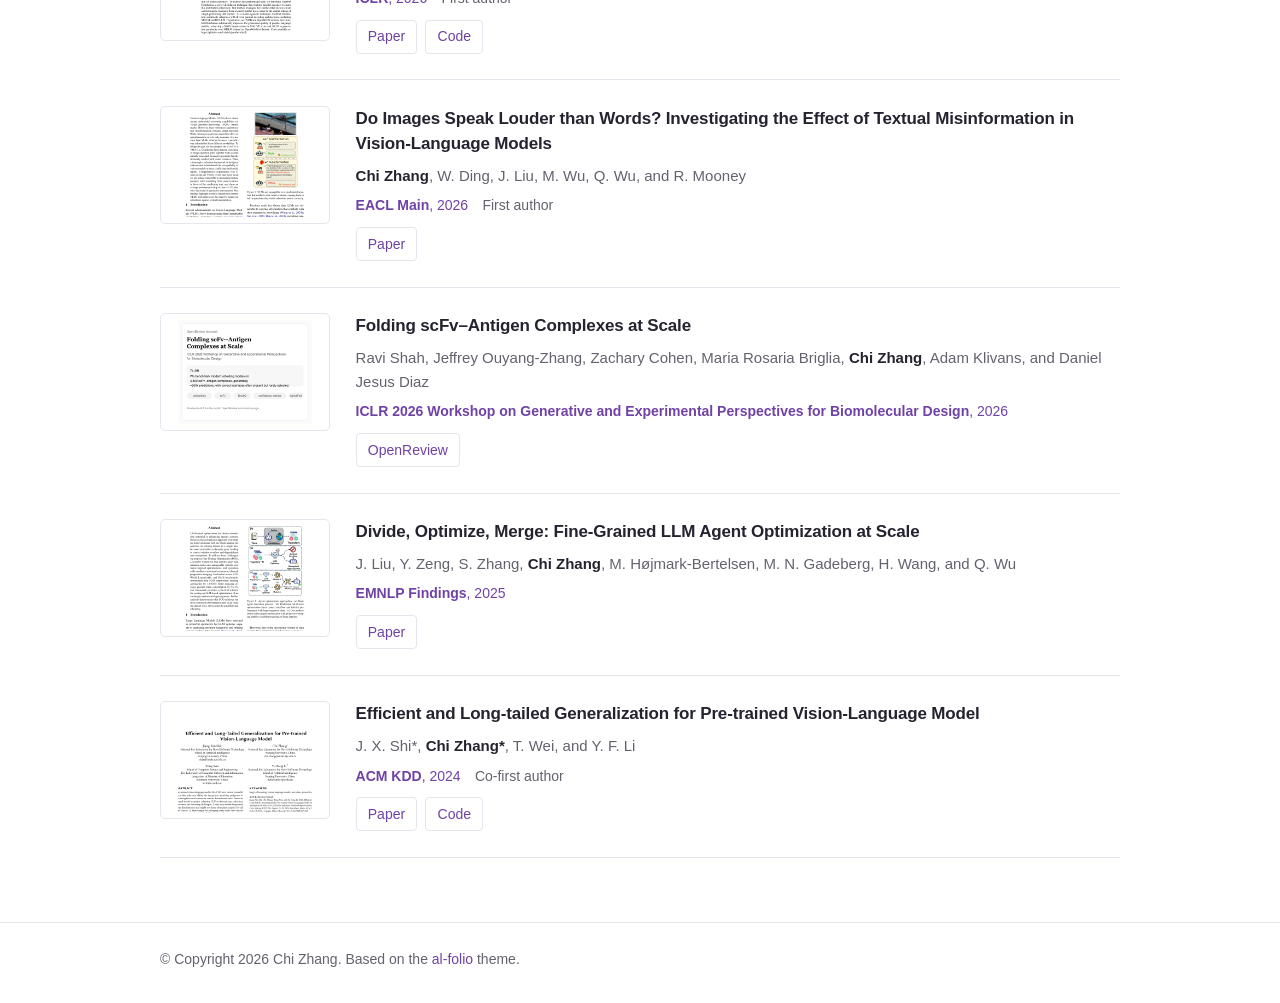
==== commit 4725a16a: "Broaden research introduction to proteins and other molecules" ====
--- a/index.html
+++ b/index.html
@@ -73,7 +73,7 @@
               My current focus is biomolecular modelling and protein engineering, working with Prof.
               <a href="https://www.cs.utexas.edu/~klivans/" rel="external nofollow noopener" target="_blank">Adam Klivans</a>
               and Dr. <a href="https://danny305.github.io/" rel="external nofollow noopener" target="_blank">Danny Diaz</a>.
-              I am interested in using machine learning to study and engineer proteins.
+              I am interested in using machine learning to study and engineer proteins and other molecules.
             </p>
 
             <p>
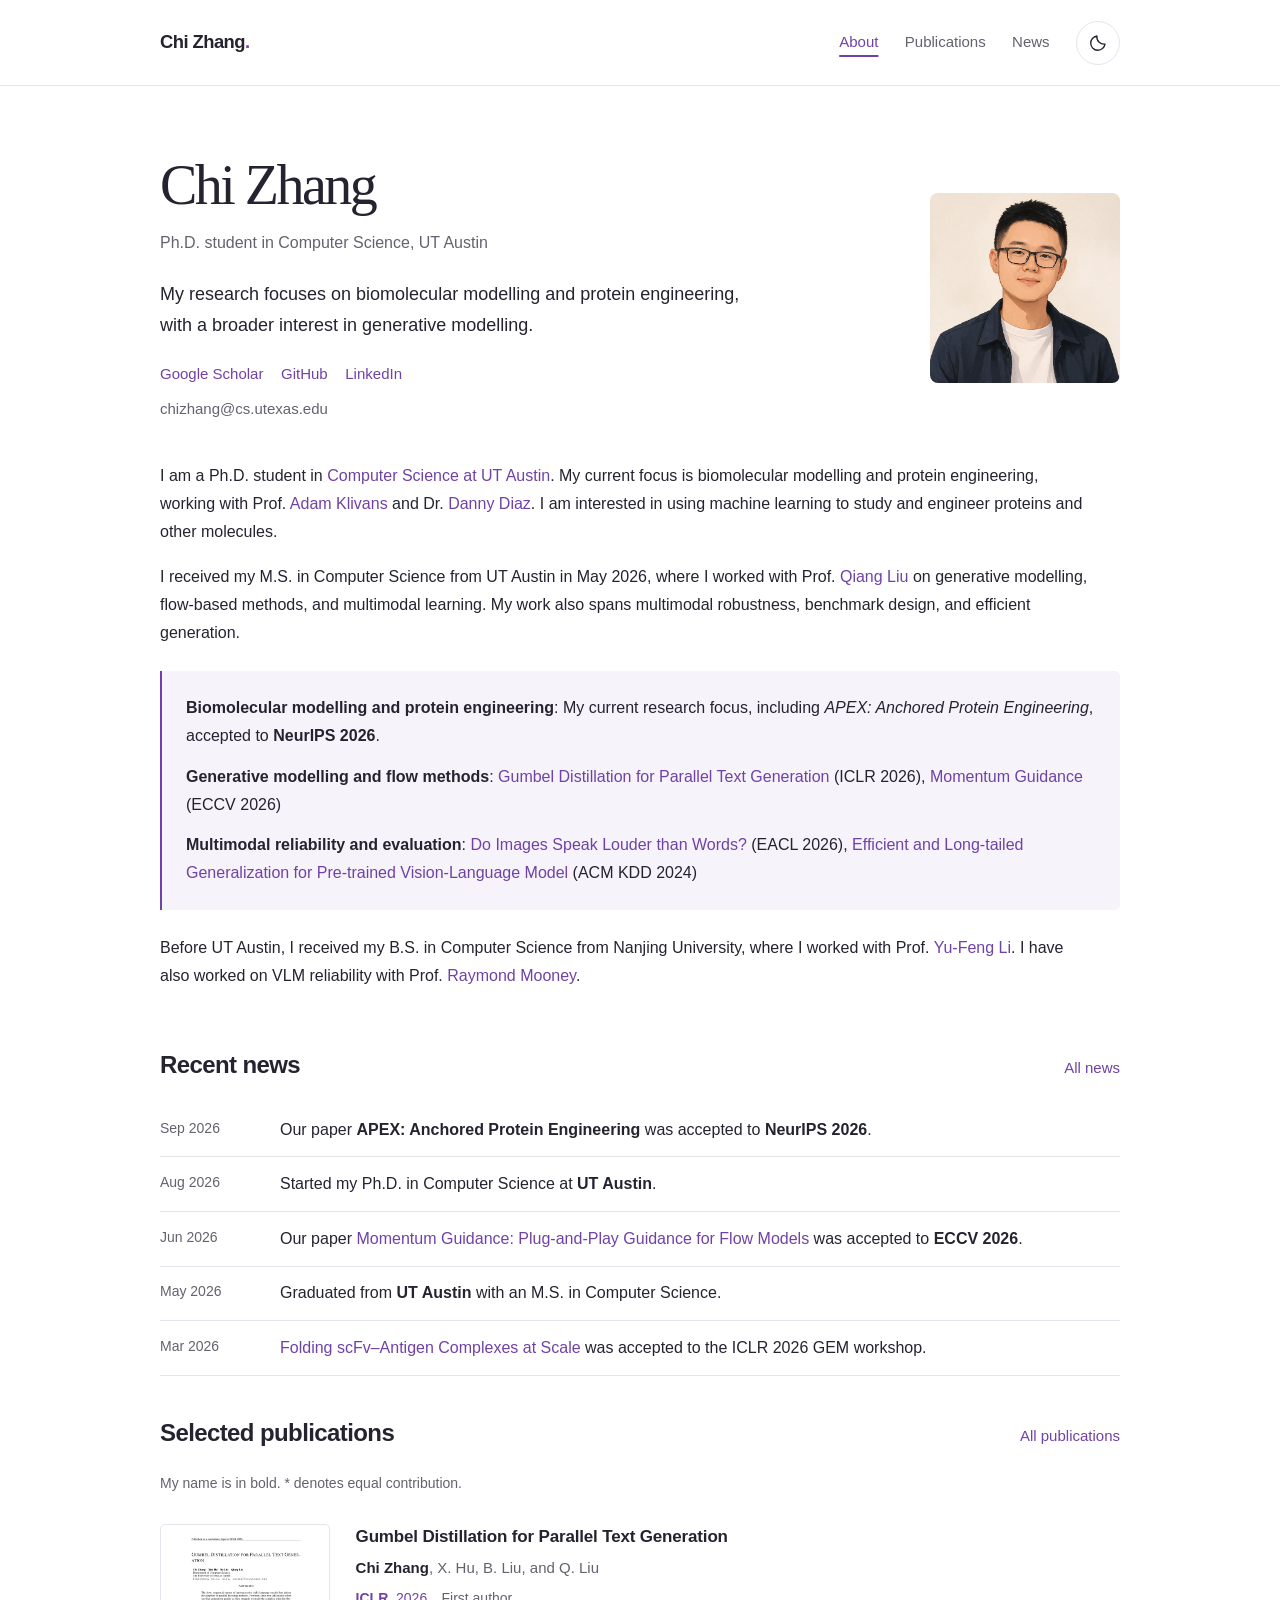
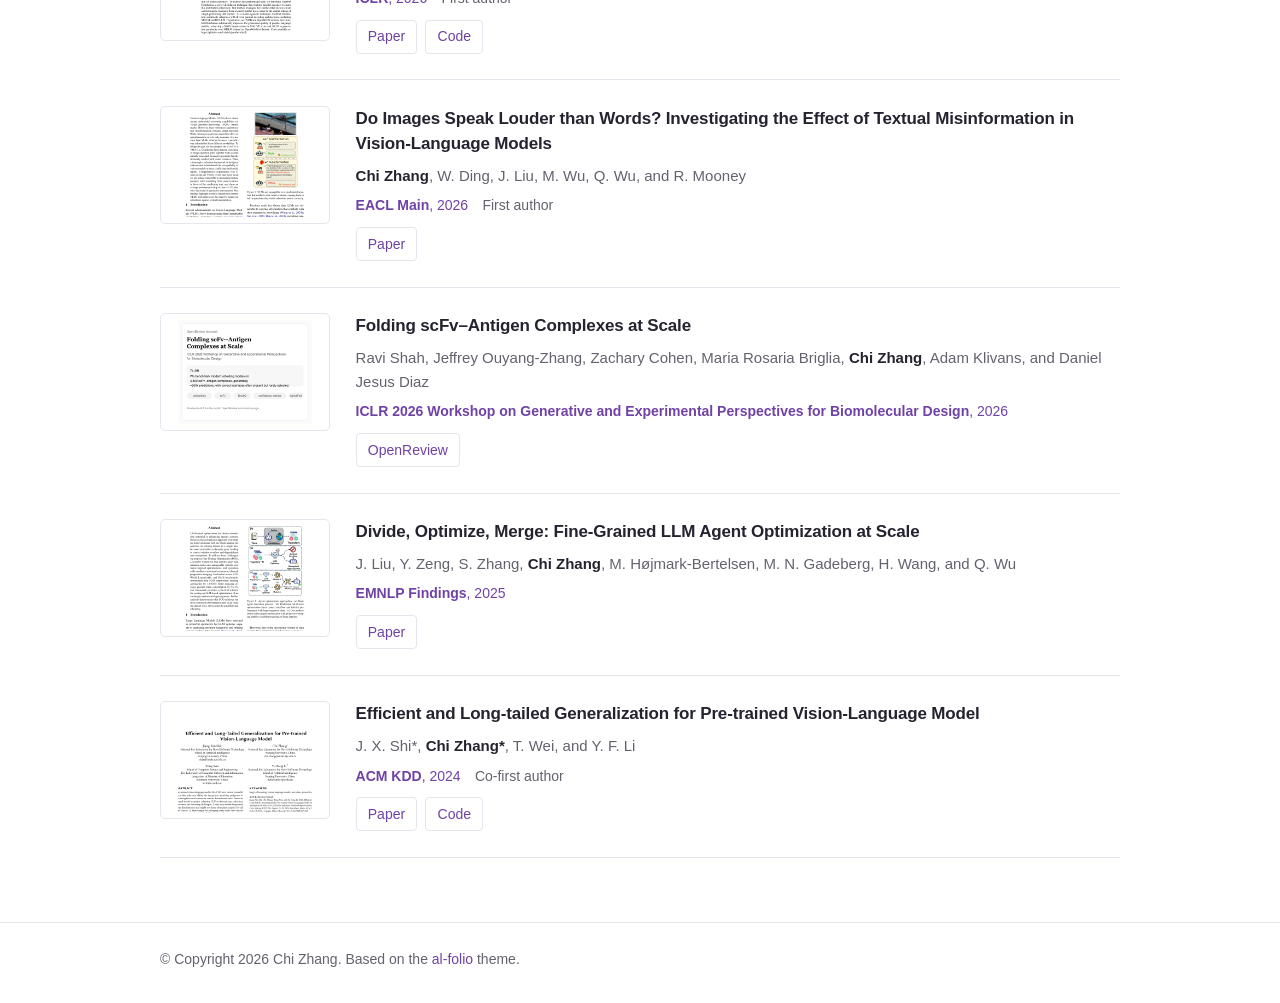
==== commit 4d5cb1d5: "Correct Ph.D. start date to August 2026" ====
--- a/index.html
+++ b/index.html
@@ -120,14 +120,14 @@
                 <tr>
                   <th scope="row" style="width: 20%">Sep 2026</th>
                   <td>
-                    Started my Ph.D. in Computer Science at <strong>UT Austin</strong>.
-                  </td>
-                </tr>
-                <tr>
-                  <th scope="row" style="width: 20%">Sep 2026</th>
-                  <td>
                     Our paper <strong>APEX: Anchored Protein Engineering</strong>
                     was accepted to <strong>NeurIPS 2026</strong>.
+                  </td>
+                </tr>
+                <tr>
+                  <th scope="row" style="width: 20%">Aug 2026</th>
+                  <td>
+                    Started my Ph.D. in Computer Science at <strong>UT Austin</strong>.
                   </td>
                 </tr>
                 <tr>
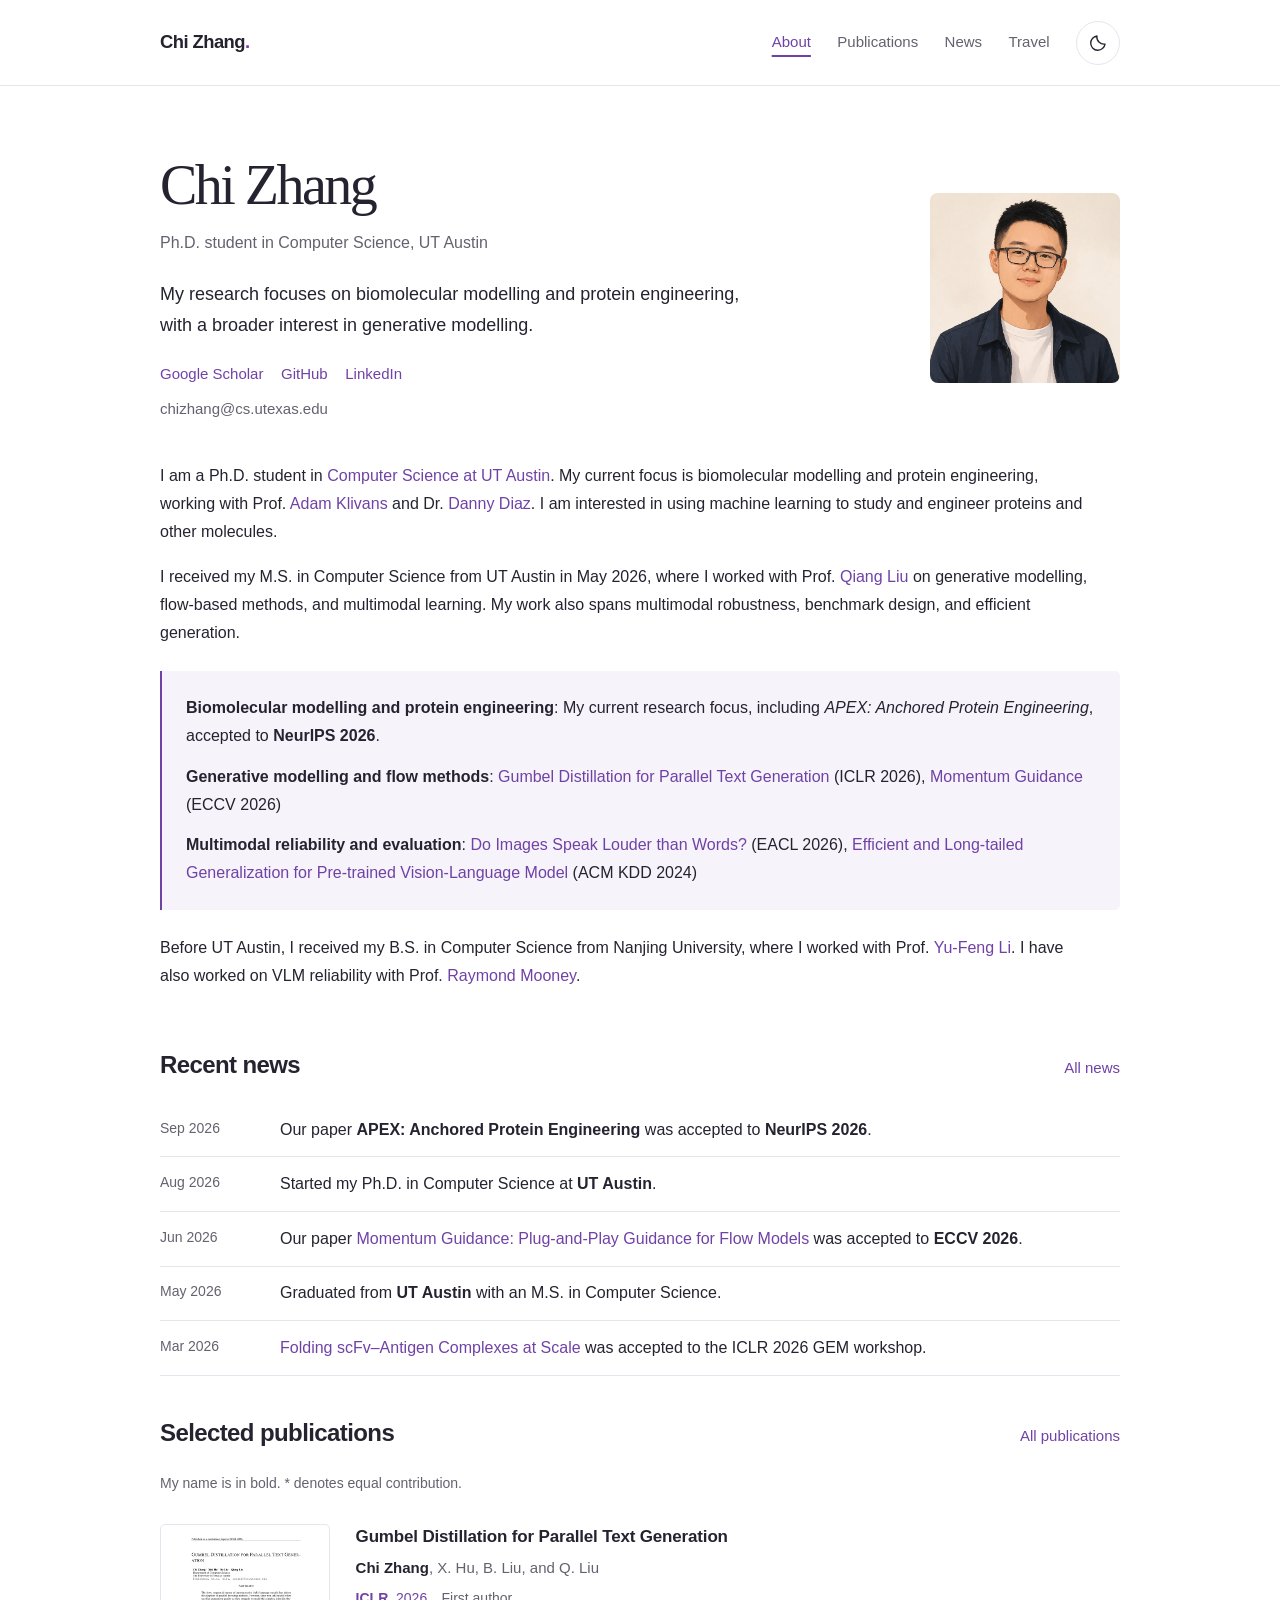
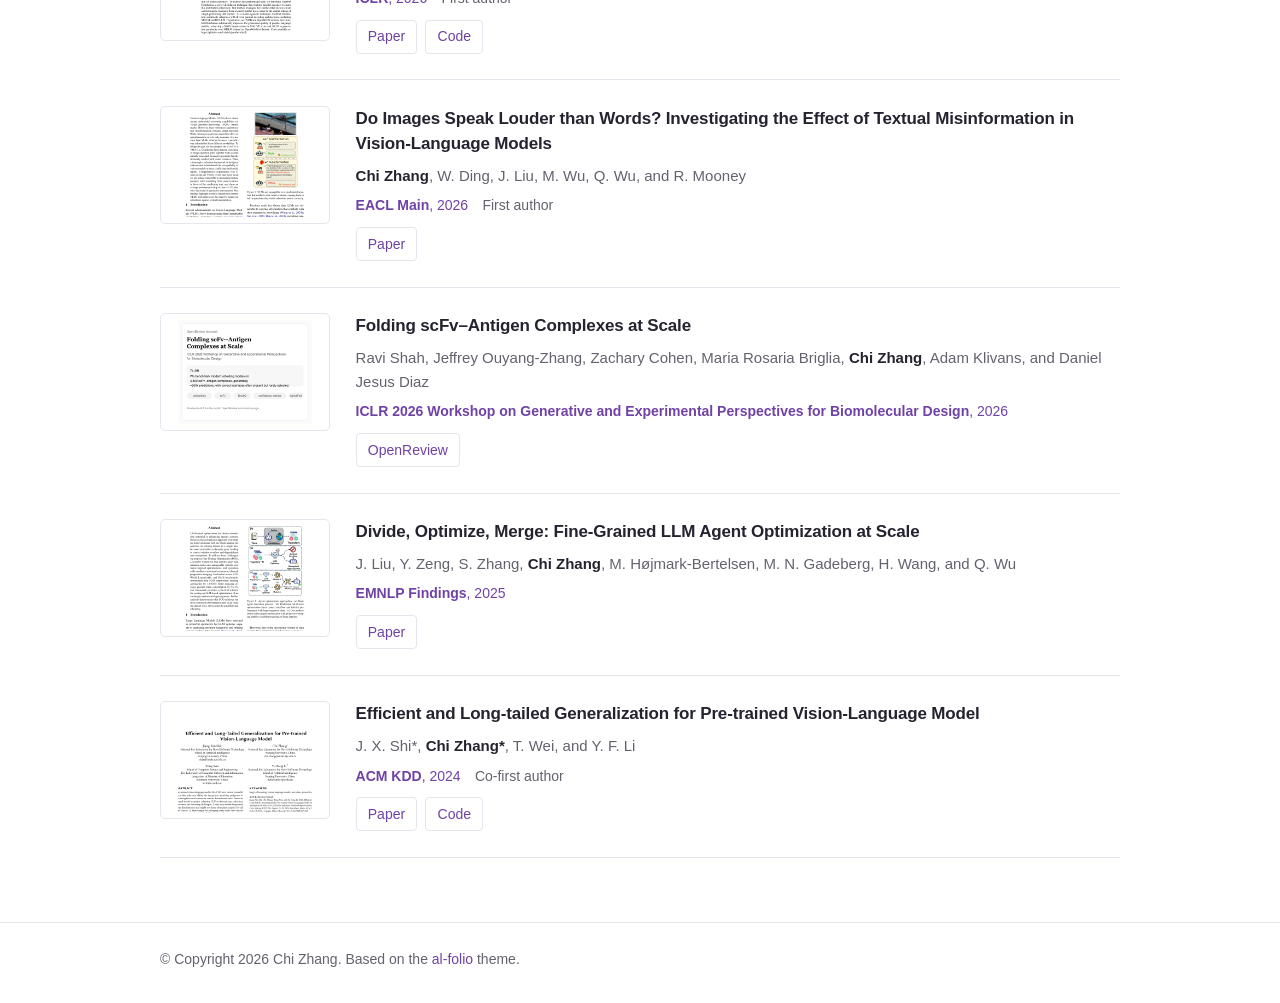
==== commit 0f7fa6de: "Add travel map with visited places and future trips" ====
--- a/index.html
+++ b/index.html
@@ -22,6 +22,7 @@
         <div class="nav-links"><a href="/" aria-current="page">About</a>
 <a href="/publications/">Publications</a>
 <a href="/news/">News</a>
+<a href="/travel/">Travel</a>
 
           <button id="light-toggle" type="button" aria-label="Dark theme" aria-pressed="false" hidden>
             <svg class="moon-icon" viewBox="0 0 24 24" width="20" height="20" aria-hidden="true"><path d="M20.4 13.3A8.6 8.6 0 0 1 10.7 3.6 8.6 8.6 0 1 0 20.4 13.3Z"/></svg>
--- a/assets/css/local-overrides.css
+++ b/assets/css/local-overrides.css
@@ -134,3 +134,10 @@
   .publications li, .news tr { break-inside: avoid; }
 }
 .contribution { display: inline-block; color: var(--muted); margin-left: .65rem; font-size: .875rem; }
+
+/* Keep the expanded navigation comfortable on narrow screens. */
+@media (max-width: 650px) {
+  .site-nav { flex-wrap: wrap; justify-content: center; gap: 0; padding-block: .65rem; }
+  .site-name { width: 100%; text-align: center; }
+  .nav-links { gap: .65rem; }
+}
